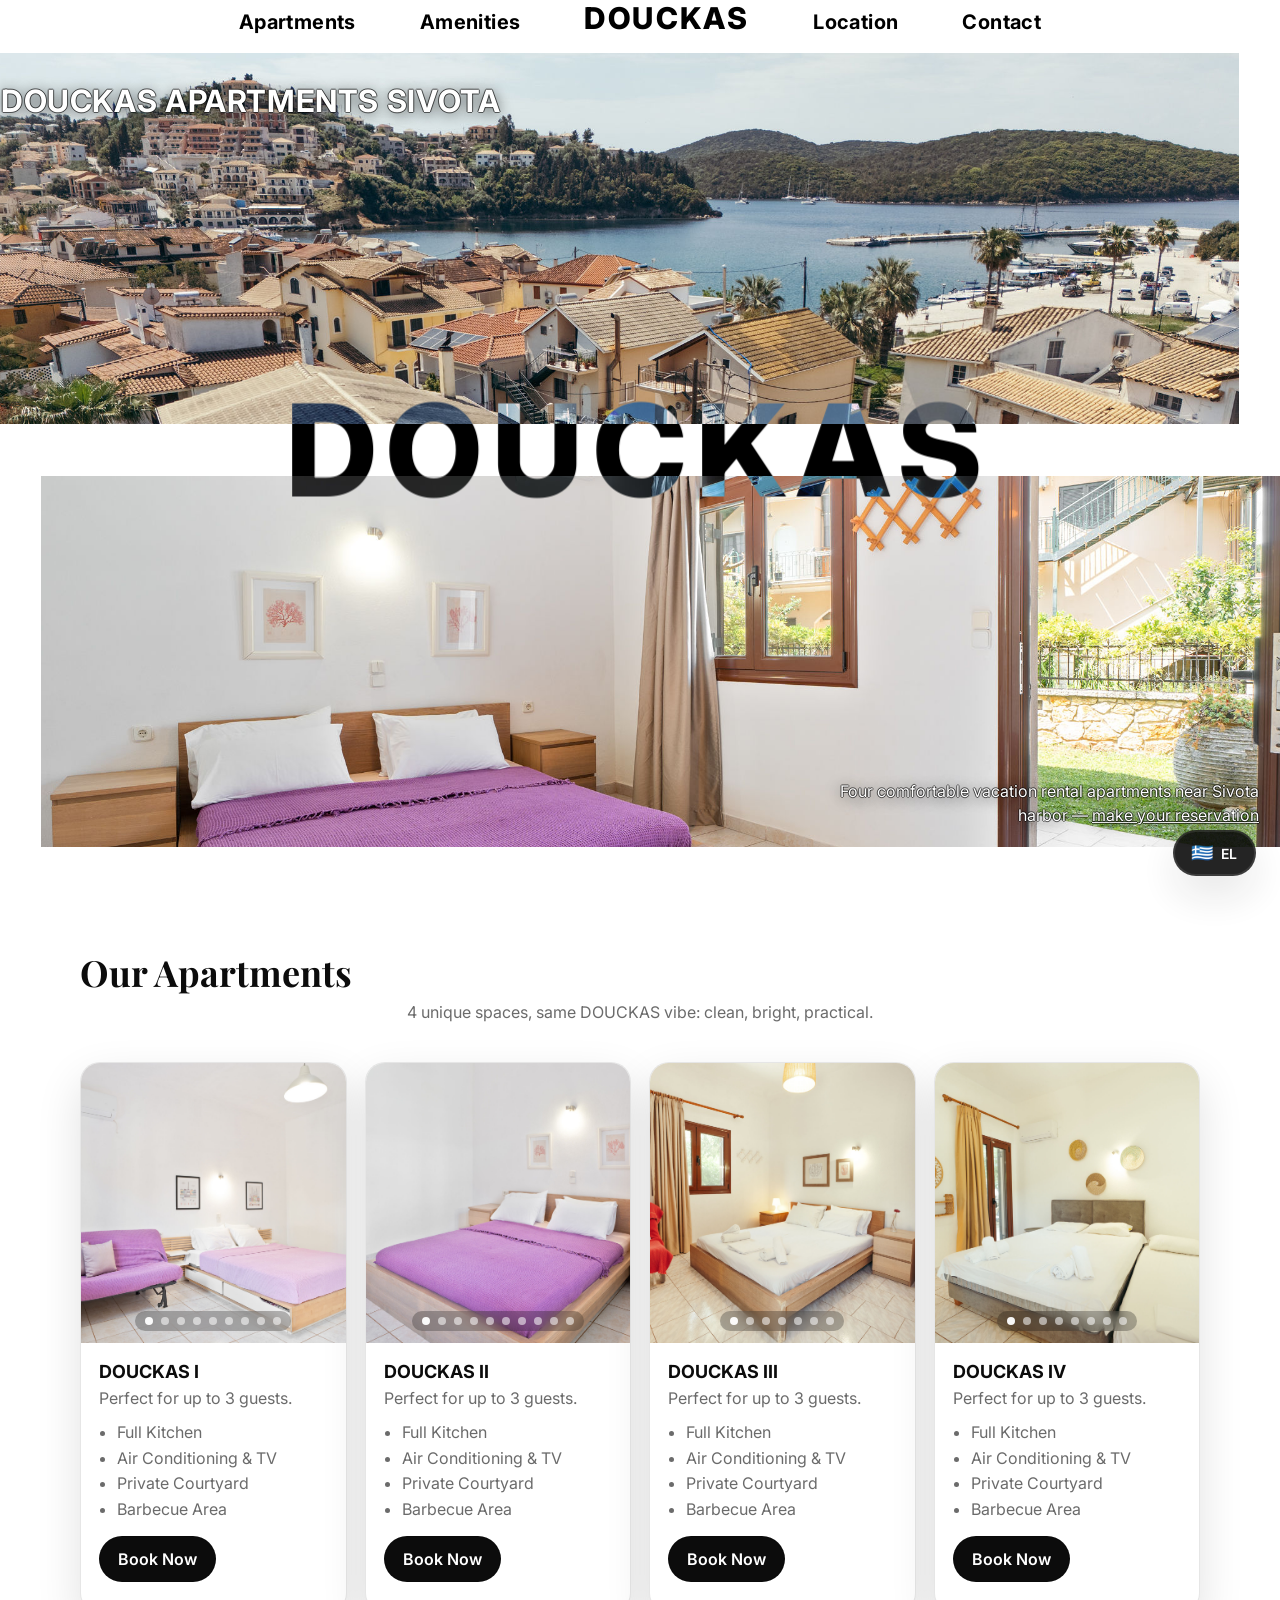
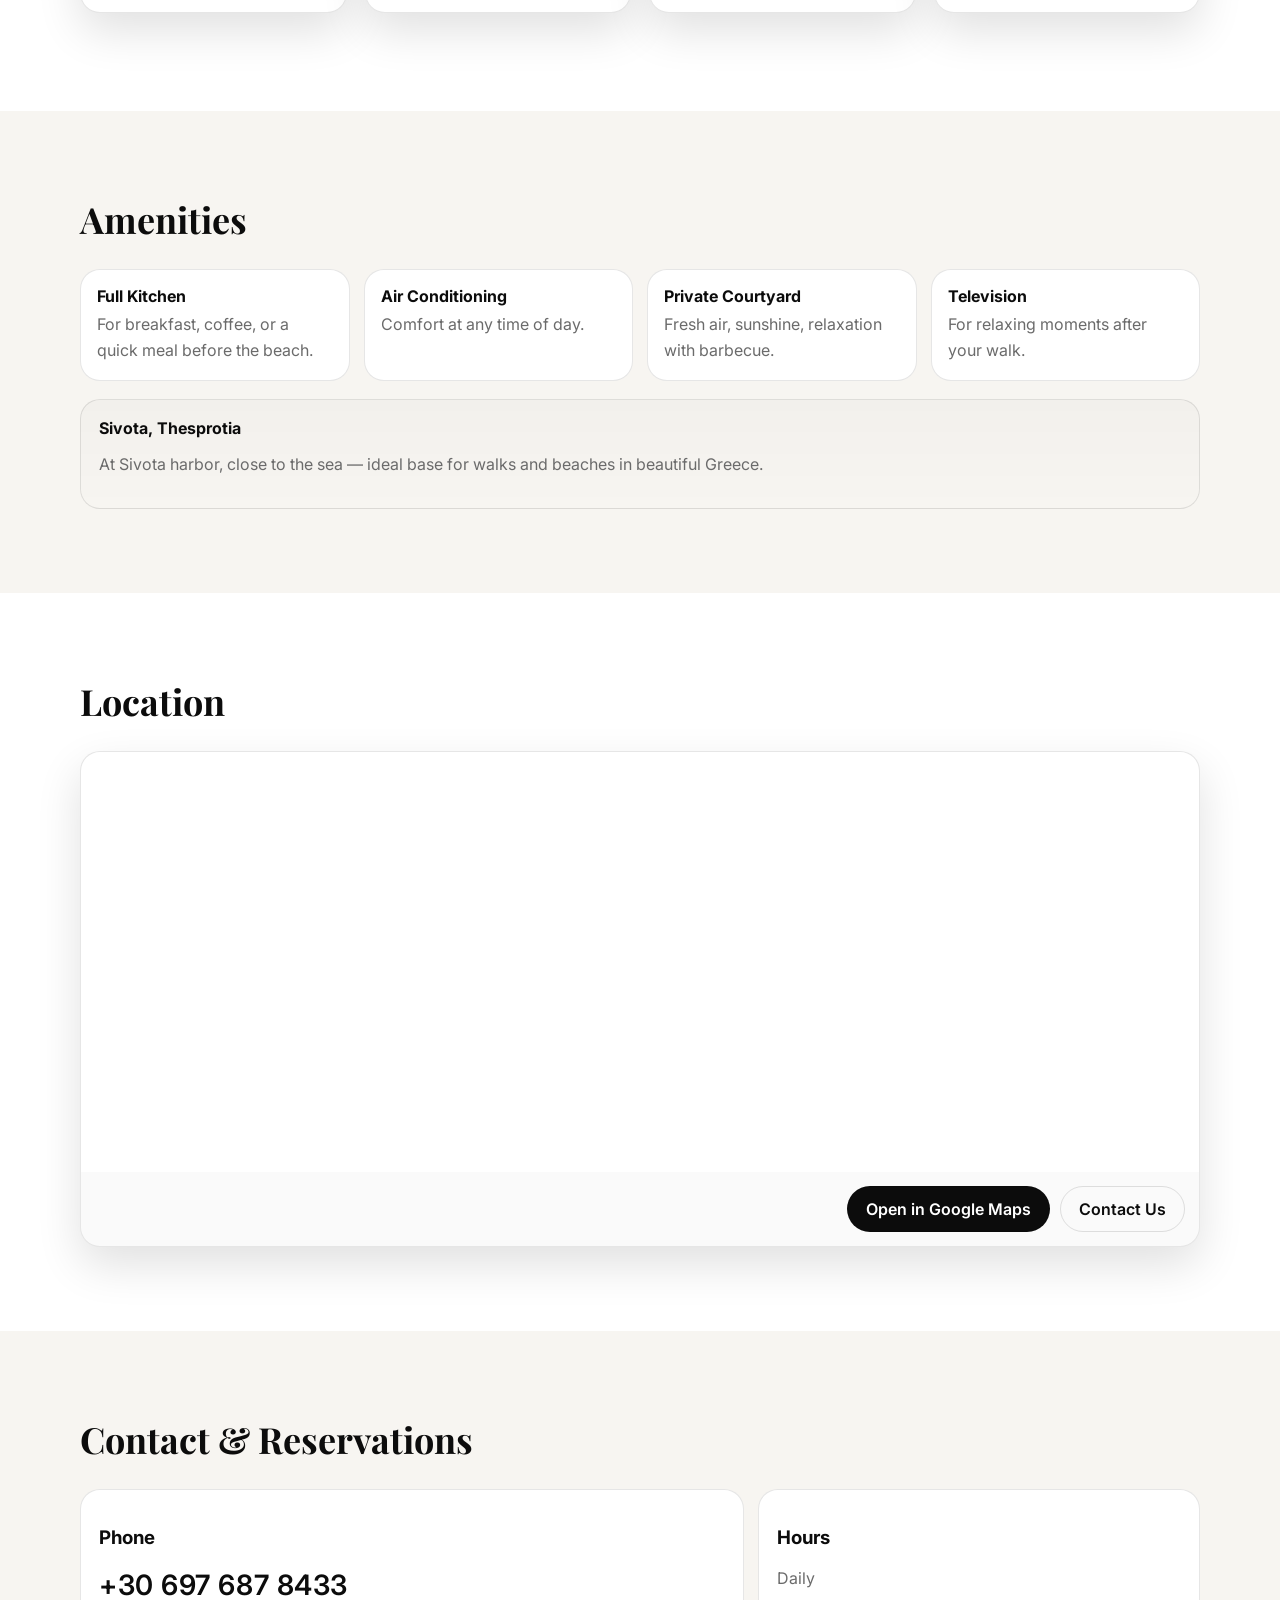
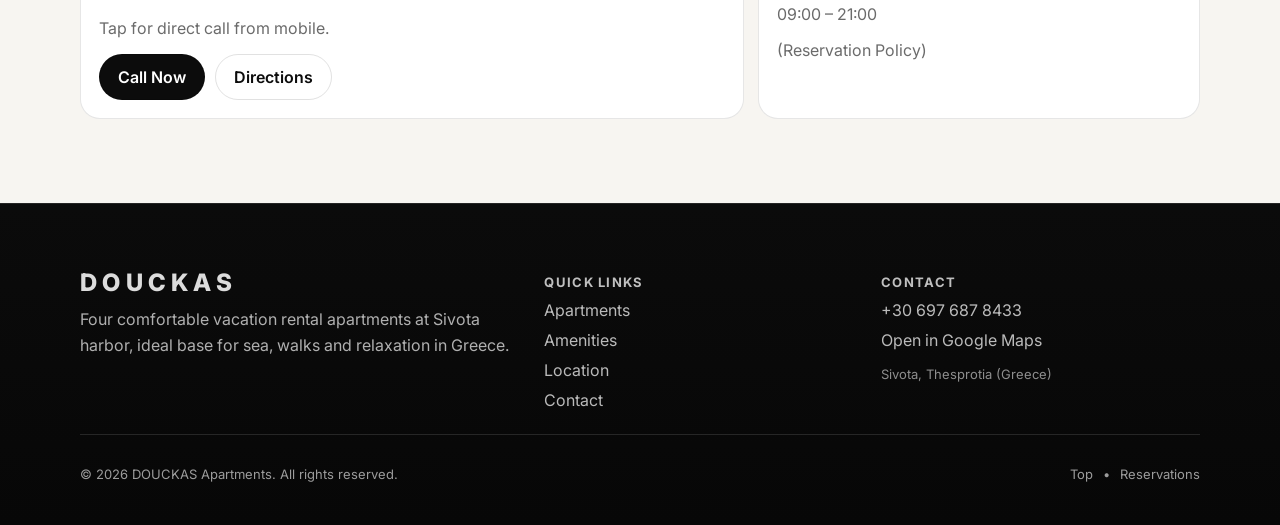
==== index-en.html @ f35c27d8 "el-en" ====
<!doctype html>
<html lang="en">
<head>
  <meta charset="utf-8" />
  <meta name="viewport" content="width=device-width, initial-scale=1" />
  <title>DOUCKAS Apartments — Sivota, Greece | Vacation Rentals</title>
  <meta name="description" content="DOUCKAS Apartments in Sivota, Greece — Four comfortable vacation rental apartments near the harbor. Perfect for your Greek island getaway. Book by phone." />
  <meta name="keywords" content="Sivota apartments, Greece vacation rentals, Sivota accommodation, Greek islands, Thesprotia hotels, Igoumenitsa accommodation, Greece holidays" />
  <meta name="theme-color" content="#0b0b0b" />
  <meta name="robots" content="index, follow, max-snippet:-1, max-image-preview:large, max-video-preview:-1" />
  <meta name="author" content="DOUCKAS Apartments" />
  <meta name="copyright" content="© DOUCKAS Apartments. All rights reserved." />
  <meta name="format-detection" content="telephone=yes" />

  <!-- Favicon and app icons -->
  <link rel="icon" type="image/x-icon" href="/favicon.ico" />
  <link rel="icon" type="image/png" sizes="32x32" href="/favicon-32x32.png" />
  <link rel="icon" type="image/png" sizes="16x16" href="/favicon-16x16.png" />
  <link rel="apple-touch-icon" sizes="180x180" href="/apple-touch-icon.png" />
  <link rel="manifest" href="/site.webmanifest" />
  <meta name="msapplication-TileColor" content="#0b0b0b" />

  <!-- Performance optimization -->
  <link rel="dns-prefetch" href="https://fonts.googleapis.com" />
  <link rel="dns-prefetch" href="https://fonts.gstatic.com" />
  <link rel="dns-prefetch" href="https://www.google.com" />
  <link rel="dns-prefetch" href="https://maps.googleapis.com" />
  <link rel="preconnect" href="https://fonts.googleapis.com">
  <link rel="preconnect" href="https://fonts.gstatic.com" crossorigin>

  <!-- International SEO -->
  <link rel="alternate" hreflang="el" href="https://douckasrooms.com/" />
  <link rel="alternate" hreflang="en" href="https://douckasrooms.com/en" />
  <link rel="alternate" hreflang="x-default" href="https://douckasrooms.com/en" />

  <meta property="og:title" content="DOUCKAS Apartments — Sivota, Greece | Vacation Rentals" />
  <meta property="og:description" content="Four comfortable vacation rental apartments in beautiful Sivota, Greece. Near the harbor with modern amenities. Perfect for your Greek holiday." />
  <meta property="og:type" content="website" />
  <meta property="og:image" content="https://douckasrooms.com/assets/wp/07.jpg" />
  <meta property="og:locale" content="en_US" />
  <meta property="og:url" content="https://douckasrooms.com/en" />
  <meta property="og:site_name" content="DOUCKAS Apartments" />
  <meta property="og:image:width" content="1200" />
  <meta property="og:image:height" content="630" />
  <meta property="og:image:alt" content="DOUCKAS Apartments in Sivota Greece - modern vacation rental interior with contemporary amenities" />

  <!-- Twitter Card tags -->
  <meta name="twitter:card" content="summary_large_image" />
  <meta name="twitter:title" content="DOUCKAS Apartments — Sivota, Greece | Vacation Rentals" />
  <meta name="twitter:description" content="Four comfortable vacation rental apartments in beautiful Sivota, Greece. Perfect for your Greek island getaway." />
  <meta name="twitter:image" content="https://douckasrooms.com/assets/wp/07.jpg" />
  <meta name="twitter:image:alt" content="DOUCKAS Apartments in Sivota Greece - vacation rental interior" />

  <link rel="canonical" href="https://douckasrooms.com/en">

  <!-- Minimal, elegant font pair -->
  <link href="https://fonts.googleapis.com/css2?family=Inter:wght@300;400;500;600;700;800&family=Playfair+Display:wght@400;500;600&display=swap" rel="stylesheet">

  <link rel="stylesheet" href="styles.css" />

  <!-- Enhanced LodgingBusiness schema for international tourists -->
  <script type="application/ld+json">
  {
    "@context": "https://schema.org",
    "@type": "LodgingBusiness",
    "@id": "https://douckasrooms.com/en#lodging",
    "name": "DOUCKAS Apartments",
    "alternateName": "Doukas Rooms Sivota",
    "url": "https://douckasrooms.com/en",
    "telephone": "+30 697 687 8433",
    "email": "info@douckasrooms.com",
    "image": [
      "https://douckasrooms.com/assets/wp/07.jpg",
      "https://douckasrooms.com/assets/apt1/01.jpg",
      "https://douckasrooms.com/assets/apt2/01.jpg",
      "https://douckasrooms.com/assets/apt3/01.jpg",
      "https://douckasrooms.com/assets/apt4/01.jpg"
    ],
    "address": {
      "@type": "PostalAddress",
      "streetAddress": "Sivota Harbor",
      "addressLocality": "Sivota",
      "addressRegion": "Thesprotia",
      "postalCode": "46100",
      "addressCountry": "Greece"
    },
    "geo": {
      "@type": "GeoCoordinates",
      "latitude": "39.408911",
      "longitude": "20.240587"
    },
    "openingHoursSpecification": {
      "@type": "OpeningHoursSpecification",
      "dayOfWeek": ["Monday", "Tuesday", "Wednesday", "Thursday", "Friday", "Saturday", "Sunday"],
      "opens": "09:00",
      "closes": "21:00"
    },
    "priceRange": "$$",
    "hasMap": "https://share.google/UsBCZcUW98fvSd2H0",
    "numberOfRooms": "4",
    "starRating": {
      "@type": "Rating",
      "ratingValue": "4.5"
    },
    "amenityFeature": [
      {"@type": "LocationFeatureSpecification", "name": "Kitchen", "value": true},
      {"@type": "LocationFeatureSpecification", "name": "Air Conditioning", "value": true},
      {"@type": "LocationFeatureSpecification", "name": "Television", "value": true},
      {"@type": "LocationFeatureSpecification", "name": "Barbecue", "value": true},
      {"@type": "LocationFeatureSpecification", "name": "Courtyard", "value": true},
      {"@type": "LocationFeatureSpecification", "name": "Free Parking", "value": true},
      {"@type": "LocationFeatureSpecification", "name": "Free WiFi", "value": true},
      {"@type": "LocationFeatureSpecification", "name": "Near Beach", "value": true}
    ],
    "availableLanguage": ["en", "el"],
    "touristType": ["Beach Lovers", "Families", "Couples"],
    "isAccessibleForFree": false,
    "currenciesAccepted": "EUR",
    "paymentAccepted": "Cash",
    "checkInTime": "15:00",
    "checkOutTime": "11:00"
  }
  </script>

</head>

<body>

<!-- Language Toggle Button -->
<div class="language-toggle" id="languageToggle">
  <a href="/" title="Switch to Greek / Ελληνικά">
    <span class="flag-icon">🇬🇷</span>
    <span class="lang-text">EL</span>
  </a>
</div>

<!-- NAV (text-only, blends with background via mix-blend-mode) -->
<header class="nav" id="nav">
  <a href="#apartments">Apartments</a>
  <a href="#amenities">Amenities</a>
  <a href="#top" class="nav__brand nav__brand--nav">DOUCKAS</a>
  <a href="#location">Location</a>
  <a href="#contact">Contact</a>
</header>


  <!-- HERO -->
  <main id="top">
    <!--  invisible hero text -->
    <section class="hero" data-nav-theme="light">
      <div class="hero__grid">
        <figure class="hero__tile hero__tile-t">
          <img src="assets/wp/up.jpg" alt="DOUCKAS Apartments in Sivota Greece — main living area with traditional décor and modern amenities" loading="eager" />

          <figcaption class="hero__caption">
            <h1>DOUCKAS APARTMENTS SIVOTA</h1>
          </figcaption>
        </figure>


        <figure class="hero__tile hero__tile-b">
          <img src="assets/wp/down.jpg" alt="DOUCKAS Apartments Sivota Greece — bedroom with air conditioning and modern amenities" loading="eager" />

          <figcaption class="hero__caption hero__caption--br">
            <p>Four comfortable vacation rental apartments near Sivota harbor — <a href="#contact">make your reservation</a></p>
          </figcaption>

        </figure>
      </div>


      <!-- LOGO ΣΤΟ HERO -->
      <a href="#top" class="nav__brand nav__brand--hero">DOUCKAS</a>

    </section>


    <!-- APARTMENTS -->
    <section class="section" id="apartments" data-nav-theme="dark">
      <div class="container">
        <div class="section__head reveal">
          <h2>Our Apartments</h2>
        </div>
        <p class="reveal section-subtitle">4 unique spaces, same DOUCKAS vibe: clean, bright, practical.</p>

        <div class="cards">
          <!-- Apartment 1 -->
          <article class="card reveal">
            <div class="card__media">
              <div class="carousel" data-carousel="apt1">
                <div class="carousel__track" tabindex="0" aria-label="DOUCKAS I Photos">
                  <button type="button" class="carousel__slide" data-src="assets/apt1/01.jpg" aria-label="Open photo 1">
                    <img src="assets/apt1/01.jpg" alt="DOUCKAS I — main entrance and exterior area" loading="lazy" />
                  </button>
                  <button type="button" class="carousel__slide" data-src="assets/apt1/02.jpg" aria-label="Open photo 2">
                    <img src="assets/apt1/02.jpg" alt="DOUCKAS I — kitchen with modern appliances" loading="lazy" />
                  </button>
                  <button type="button" class="carousel__slide" data-src="assets/apt1/03.jpg" aria-label="Open photo 3">
                    <img src="assets/apt1/03.jpg" alt="DOUCKAS I — bedroom with double bed and air conditioning" loading="lazy" />
                  </button>
                  <button type="button" class="carousel__slide" data-src="assets/apt1/04.jpg" aria-label="Open photo 4">
                    <img src="assets/apt1/04.jpg" alt="DOUCKAS I — living area with TV and modern décor" loading="lazy" />
                  </button>
                  <button type="button" class="carousel__slide" data-src="assets/apt1/05.jpg" aria-label="Open photo 5">
                    <img src="assets/apt1/05.jpg" alt="DOUCKAS I — bathroom with modern fixtures" loading="lazy" />
                  </button>
                  <button type="button" class="carousel__slide" data-src="assets/apt1/06.jpg" aria-label="Open photo 6">
                    <img src="assets/apt1/06.jpg" alt="DOUCKAS I — private courtyard area" loading="lazy" />
                  </button>
                  <button type="button" class="carousel__slide" data-src="assets/apt1/07.jpg" aria-label="Open photo 7">
                    <img src="assets/apt1/07.jpg" alt="DOUCKAS I — outdoor barbecue area" loading="lazy" />
                  </button>
                  <button type="button" class="carousel__slide" data-src="assets/apt1/08.jpg" aria-label="Open photo 8">
                    <img src="assets/apt1/08.jpg" alt="DOUCKAS I — additional view of living space" loading="lazy" />
                  </button>
                  <button type="button" class="carousel__slide" data-src="assets/apt1/09.jpg" aria-label="Open photo 9">
                    <img src="assets/apt1/09.jpg" alt="DOUCKAS I — comfortable seating area" loading="lazy" />
                  </button>
                </div>

                <button type="button" class="carousel__btn carousel__btn--prev" aria-label="Previous photo">‹</button>
                <button type="button" class="carousel__btn carousel__btn--next" aria-label="Next photo">›</button>

                <div class="carousel__dots" aria-label="Select photo"></div>
              </div>
            </div>


            <div class="card__body">
              <div class="card__top">
                <h3>DOUCKAS I</h3>
                <p class="muted">Perfect for up to 3 guests.</p>
              </div>

              <ul class="bullets">
                <li>Full Kitchen</li>
                <li>Air Conditioning & TV</li>
                <li>Private Courtyard</li>
                <li>Barbecue Area</li>
              </ul>

              <div class="card__actions">
                <a class="btn btn--solid" href="#contact">Book Now</a>
              </div>

            </div>
          </article>

          <!-- Apartment 2 -->
          <article class="card reveal">
            <div class="card__media">
              <div class="carousel" data-carousel="apt2">
                <div class="carousel__track" tabindex="0" aria-label="DOUCKAS II Photos">
                  <button type="button" class="carousel__slide" data-src="assets/apt2/01.jpg" aria-label="Open photo 1">
                    <img src="assets/apt2/01.jpg" alt="DOUCKAS II — apartment entrance and exterior" loading="lazy" />
                  </button>
                  <button type="button" class="carousel__slide" data-src="assets/apt2/02.jpg" aria-label="Open photo 2">
                    <img src="assets/apt2/02.jpg" alt="DOUCKAS II — modern kitchen and dining area" loading="lazy" />
                  </button>
                  <button type="button" class="carousel__slide" data-src="assets/apt2/03.jpg" aria-label="Open photo 3">
                    <img src="assets/apt2/03.jpg" alt="DOUCKAS II — comfortable bedroom with air conditioning" loading="lazy" />
                  </button>
                  <button type="button" class="carousel__slide" data-src="assets/apt2/04.jpg" aria-label="Open photo 4">
                    <img src="assets/apt2/04.jpg" alt="DOUCKAS II — living room with TV and seating" loading="lazy" />
                  </button>
                  <button type="button" class="carousel__slide" data-src="assets/apt2/05.jpg" aria-label="Open photo 5">
                    <img src="assets/apt2/05.jpg" alt="DOUCKAS II — bathroom with modern amenities" loading="lazy" />
                  </button>
                  <button type="button" class="carousel__slide" data-src="assets/apt2/06.jpg" aria-label="Open photo 6">
                    <img src="assets/apt2/06.jpg" alt="DOUCKAS II — private outdoor space" loading="lazy" />
                  </button>
                  <button type="button" class="carousel__slide" data-src="assets/apt2/07.jpg" aria-label="Open photo 7">
                    <img src="assets/apt2/07.jpg" alt="DOUCKAS II — barbecue and outdoor dining area" loading="lazy" />
                  </button>
                  <button type="button" class="carousel__slide" data-src="assets/apt2/08.jpg" aria-label="Open photo 8">
                    <img src="assets/apt2/08.jpg" alt="DOUCKAS II — additional interior view" loading="lazy" />
                  </button>
                  <button type="button" class="carousel__slide" data-src="assets/apt2/09.jpg" aria-label="Open photo 9">
                    <img src="assets/apt2/09.jpg" alt="DOUCKAS II — comfortable living area" loading="lazy" />
                  </button>
                  <button type="button" class="carousel__slide" data-src="assets/apt2/10.jpg" aria-label="Open photo 10">
                    <img src="assets/apt2/10.jpg" alt="DOUCKAS II — peaceful courtyard setting" loading="lazy" />
                  </button>
                </div>

                <button type="button" class="carousel__btn carousel__btn--prev" aria-label="Previous photo">‹</button>
                <button type="button" class="carousel__btn carousel__btn--next" aria-label="Next photo">›</button>

                <div class="carousel__dots" aria-label="Select photo"></div>
              </div>
            </div>


            <div class="card__body">
              <div class="card__top">
                <h3>DOUCKAS II</h3>
                <p class="muted">Perfect for up to 3 guests.</p>
              </div>

              <ul class="bullets">
                <li>Full Kitchen</li>
                <li>Air Conditioning & TV</li>
                <li>Private Courtyard</li>
                <li>Barbecue Area</li>
              </ul>

              <div class="card__actions">
                <a class="btn btn--solid" href="#contact">Book Now</a>
              </div>

            </div>
          </article>

          <!-- Apartment 3 -->
          <article class="card reveal">
            <div class="card__media">
              <div class="carousel" data-carousel="apt3">
                <div class="carousel__track" tabindex="0" aria-label="DOUCKAS III Photos">
                  <button type="button" class="carousel__slide" data-src="assets/apt3/01.jpg" aria-label="Open photo 1">
                    <img src="assets/apt3/01.jpg" alt="DOUCKAS III — entrance and exterior view" loading="lazy" />
                  </button>
                  <button type="button" class="carousel__slide" data-src="assets/apt3/02.jpg" aria-label="Open photo 2">
                    <img src="assets/apt3/02.jpg" alt="DOUCKAS III — fully equipped kitchen" loading="lazy" />
                  </button>
                  <button type="button" class="carousel__slide" data-src="assets/apt3/03.jpg" aria-label="Open photo 3">
                    <img src="assets/apt3/03.jpg" alt="DOUCKAS III — bedroom with double bed" loading="lazy" />
                  </button>
                  <button type="button" class="carousel__slide" data-src="assets/apt3/04.jpg" aria-label="Open photo 4">
                    <img src="assets/apt3/04.jpg" alt="DOUCKAS III — living area with modern amenities" loading="lazy" />
                  </button>
                  <button type="button" class="carousel__slide" data-src="assets/apt3/05.jpg" aria-label="Open photo 5">
                    <img src="assets/apt3/05.jpg" alt="DOUCKAS III — bathroom facilities" loading="lazy" />
                  </button>
                  <button type="button" class="carousel__slide" data-src="assets/apt3/06.jpg" aria-label="Open photo 6">
                    <img src="assets/apt3/06.jpg" alt="DOUCKAS III — outdoor courtyard space" loading="lazy" />
                  </button>
                  <button type="button" class="carousel__slide" data-src="assets/apt3/07.jpg" aria-label="Open photo 7">
                    <img src="assets/apt3/07.jpg" alt="DOUCKAS III — barbecue area for outdoor dining" loading="lazy" />
                  </button>
                </div>

                <button type="button" class="carousel__btn carousel__btn--prev" aria-label="Previous photo">‹</button>
                <button type="button" class="carousel__btn carousel__btn--next" aria-label="Next photo">›</button>

                <div class="carousel__dots" aria-label="Select photo"></div>
              </div>
            </div>

            <div class="card__body">
              <div class="card__top">
                <h3>DOUCKAS III</h3>
                <p class="muted">Perfect for up to 3 guests.</p>
              </div>

              <ul class="bullets">
                <li>Full Kitchen</li>
                <li>Air Conditioning & TV</li>
                <li>Private Courtyard</li>
                <li>Barbecue Area</li>
              </ul>

              <div class="card__actions">
                <a class="btn btn--solid" href="#contact">Book Now</a>
              </div>
            </div>
          </article>

          <!-- Apartment 4 -->
          <article class="card reveal">
            <div class="card__media">
              <div class="carousel" data-carousel="apt4">
                <div class="carousel__track" tabindex="0" aria-label="DOUCKAS IV Photos">
                  <button type="button" class="carousel__slide" data-src="assets/apt4/01.jpg" aria-label="Open photo 1">
                    <img src="assets/apt4/01.jpg" alt="DOUCKAS IV — apartment entrance and view" loading="lazy" />
                  </button>
                  <button type="button" class="carousel__slide" data-src="assets/apt4/02.jpg" aria-label="Open photo 2">
                    <img src="assets/apt4/02.jpg" alt="DOUCKAS IV — modern kitchen with appliances" loading="lazy" />
                  </button>
                  <button type="button" class="carousel__slide" data-src="assets/apt4/03.jpg" aria-label="Open photo 3">
                    <img src="assets/apt4/03.jpg" alt="DOUCKAS IV — comfortable bedroom area" loading="lazy" />
                  </button>
                  <button type="button" class="carousel__slide" data-src="assets/apt4/04.jpg" aria-label="Open photo 4">
                    <img src="assets/apt4/04.jpg" alt="DOUCKAS IV — living space with air conditioning" loading="lazy" />
                  </button>
                  <button type="button" class="carousel__slide" data-src="assets/apt4/05.jpg" aria-label="Open photo 5">
                    <img src="assets/apt4/05.jpg" alt="DOUCKAS IV — bathroom with modern fixtures" loading="lazy" />
                  </button>
                  <button type="button" class="carousel__slide" data-src="assets/apt4/06.jpg" aria-label="Open photo 6">
                    <img src="assets/apt4/06.jpg" alt="DOUCKAS IV — private outdoor courtyard" loading="lazy" />
                  </button>
                  <button type="button" class="carousel__slide" data-src="assets/apt4/07.jpg" aria-label="Open photo 7">
                    <img src="assets/apt4/07.jpg" alt="DOUCKAS IV — barbecue area for guests" loading="lazy" />
                  </button>
                  <button type="button" class="carousel__slide" data-src="assets/apt4/08.jpg" aria-label="Open photo 8">
                    <img src="assets/apt4/08.jpg" alt="DOUCKAS IV — additional interior view" loading="lazy" />
                  </button>
                </div>

                <button type="button" class="carousel__btn carousel__btn--prev" aria-label="Previous photo">‹</button>
                <button type="button" class="carousel__btn carousel__btn--next" aria-label="Next photo">›</button>

                <div class="carousel__dots" aria-label="Select photo"></div>
              </div>
            </div>

            <div class="card__body">
              <div class="card__top">
                <h3>DOUCKAS IV</h3>
                <p class="muted">Perfect for up to 3 guests.</p>
              </div>

              <ul class="bullets">
                <li>Full Kitchen</li>
                <li>Air Conditioning & TV</li>
                <li>Private Courtyard</li>
                <li>Barbecue Area</li>
              </ul>

              <div class="card__actions">
                <a class="btn btn--solid" href="#contact">Book Now</a>
              </div>
            </div>
          </article>
        </div>

        <div class="note reveal">
          <!-- <p class="muted">
            *Reservations exclusively by phone: <a href="tel:+306976878433">+30 697 687 8433</a>
          </p> -->
        </div>
      </div>
    </section>

    <!-- Lightbox -->
    <div class="lightbox" id="lightbox" aria-hidden="true">
      <button class="lightbox__close" id="lightboxClose" aria-label="Close">×</button>

      <button type="button" class="lightbox__nav lightbox__nav--prev" id="lightboxPrev" aria-label="Previous photo">‹</button>
      <button type="button" class="lightbox__nav lightbox__nav--next" id="lightboxNext" aria-label="Next photo">›</button>

      <img class="lightbox__img" id="lightboxImg" alt="Photo enlargement" />
    </div>


    <!-- AMENITIES -->
    <section class="section section--alt" id="amenities" data-nav-theme="dark">
      <div class="container">
        <div class="section__head reveal">
          <h2>Amenities</h2>
          <!-- <p>The essentials to feel "at home", but on vacation.</p> -->
        </div>

        <div class="features">
          <div class="feature reveal">
            <h3>Full Kitchen</h3>
            <p class="muted">For breakfast, coffee, or a quick meal before the beach.</p>
          </div>
          <div class="feature reveal">
            <h3>Air Conditioning</h3>
            <p class="muted">Comfort at any time of day.</p>
          </div>
          <div class="feature reveal">
            <h3>Private Courtyard</h3>
            <p class="muted">Fresh air, sunshine, relaxation with barbecue.</p>
          </div>
          <div class="feature reveal">
            <h3>Television</h3>
            <p class="muted">For relaxing moments after your walk.</p>
          </div>
        </div>

        <!-- Optional short "about" line (edit freely) -->
        <div class="about reveal">
          <h3 class="about__title">Sivota, Thesprotia</h3>
          <p class="muted">
            At Sivota harbor, close to the sea — ideal base for walks and beaches in beautiful Greece.
          </p>
        </div>
      </div>
    </section>

    <!-- LOCATION -->
    <section class="section" id="location" data-nav-theme="dark">
      <div class="container">
        <div class="section__head reveal">
          <h2>Location</h2>
          <!-- <p>Open the map and come easily.</p> -->
        </div>

        <div class="map reveal">
          <!-- Simple embed using a query (no API key) -->
          <iframe
            title="DOUCKAS Apartments Map"
            loading="lazy"
            referrerpolicy="no-referrer-when-downgrade"
            src="https://www.google.com/maps/embed?pb=!1m18!1m12!1m3!1d577.3488145475295!2d20.240586949277244!3d39.408910681113554!2m3!1f0!2f0!3f0!3m2!1i1024!2i768!4f13.1!3m3!1m2!1s0x135c8157571015d5%3A0xe3bdb3866551f805!2sDoukas%20Rooms!5e0!3m2!1sen!2sgr!4v1777382762045!5m2!1sen!2sgr">
          </iframe>

          <div class="map__actions">
            <a class="btn btn--solid" href="https://share.google/UsBCZcUW98fvSd2H0" target="_blank" rel="noopener">Open in Google Maps</a>
            <a class="btn btn--ghost" href="#contact">Contact Us</a>
          </div>
        </div>
      </div>
    </section>

    <!-- CONTACT -->
    <section class="section section--alt" id="contact" data-nav-theme="dark">
      <div class="container">
        <div class="section__head reveal">
          <h2>Contact & Reservations</h2>
          <!-- <p>Reservations only by phone.</p> -->
        </div>

        <div class="contact reveal">
          <div class="contact__card">
            <h3>Phone</h3>
            <p class="contact__big">
              <a href="tel:+306976878433">+30 697 687 8433</a>
            </p>
            <p class="muted">Tap for direct call from mobile.</p>

            <div class="contact__buttons">
              <a class="btn btn--solid" href="tel:+306976878433">Call Now</a>
              <a class="btn btn--ghost" href="https://share.google/UsBCZcUW98fvSd2H0" target="_blank" rel="noopener">Directions</a>
            </div>
          </div>

          <div class="contact__card contact__card--small">
            <h3>Hours</h3>
            <p class="muted">Daily</p>
            <p class="muted">09:00 – 21:00</p>
            <p class="muted" style="margin-top:14px;">(Reservation Policy)</p>
          </div>
        </div>
      </div>
    </section>

    <footer class="footer" data-nav-theme="dark">
      <div class="container">
        <div class="footer__grid">
          <div class="footer__col">
            <a href="#top" class="footer__brand" aria-label="Back to top">DOUCKAS</a>
            <p class="footer__desc">
              Four comfortable vacation rental apartments at Sivota harbor, ideal base for sea, walks and relaxation in Greece.
            </p>
          </div>

          <div class="footer__col">
            <h4 class="footer__title">Quick Links</h4>
            <ul class="footer__list">
              <li><a href="#apartments">Apartments</a></li>
              <li><a href="#amenities">Amenities</a></li>
              <li><a href="#location">Location</a></li>
              <li><a href="#contact">Contact</a></li>
            </ul>
          </div>

          <div class="footer__col">
            <h4 class="footer__title">Contact</h4>
            <ul class="footer__list">
              <li><a href="tel:+306976878433">+30 697 687 8433</a></li>
              <li><a href="https://share.google/UsBCZcUW98fvSd2H0" target="_blank" rel="noopener">Open in Google Maps</a></li>
              <li class="footer__meta">Sivota, Thesprotia (Greece)</li>
            </ul>
          </div>
        </div>

        <div class="footer__bottom">
          <p>© <span id="year"></span> DOUCKAS Apartments. All rights reserved.</p>
          <div class="footer__mini">
            <a href="#top">Top</a>
            <span aria-hidden="true">•</span>
            <a href="#contact">Reservations</a>
          </div>
        </div>
      </div>
    </footer>

  </main>

  <script src="main.js"></script>
  <script>
    document.addEventListener('DOMContentLoaded', () => {
      const nav = document.querySelector('.nav');
      const heroBrand = document.querySelector('.nav__brand--hero');

      if (!nav || !heroBrand) return;

      let triggerY = 0;

      function recalcTrigger() {
        const navH = nav.offsetHeight;

        // absolute position of logo in document (not in viewport)
        const logoDocTop = heroBrand.getBoundingClientRect().top + window.scrollY;

        // We want it to become "stuck" when the logo would reach below the sticky nav
        triggerY = logoDocTop - navH;

        update(); // to apply immediately
      }

      function update() {
        document.documentElement.classList.toggle('is-stuck', window.scrollY >= triggerY);
      }

      // initial
      recalcTrigger();

      // on scroll
      window.addEventListener('scroll', update, { passive: true });

      // on resize/orientation change (because the centered logo position changes)
      window.addEventListener('resize', recalcTrigger);

      // if fonts/images load and layout changes, recalculate a bit later
      window.addEventListener('load', recalcTrigger);
    });
  </script>

</body>
</html>
---- styles.css ----
:root{
  --paper:#f7f5f1;
  --paper2:#ffffff;
  --ink:#0c0c0c;
  --muted:#6b6b6b;
  --line: rgba(12,12,12,.12);

  --radius: 20px;
  --shadow: 0 18px 45px rgba(0,0,0,.12);

  --max: 1120px;

  --ease: cubic-bezier(.2,.9,.2,1);
  --t: 260ms var(--ease);
}

*{ box-sizing:border-box; }
html{ scroll-behavior:smooth; }
/* html, body { overflow-x: hidden; } */
body{
  margin:0;
  font-family: Inter, system-ui, -apple-system, Segoe UI, Roboto, Arial, sans-serif;
  color: var(--ink);
  background: var(--paper2);
}

/* Utilities */
.container{ width:min(var(--max), calc(100% - 48px)); margin-inline:auto; }
.muted{ color: var(--muted); }

/* Buttons */
.btn{
  display:inline-flex;
  align-items:center;
  justify-content:center;
  gap:10px;
  border-radius: 999px;
  padding: 12px 18px;
  font-weight: 600;
  text-decoration:none;
  border:1px solid transparent;
  transition: transform var(--t), background var(--t), color var(--t), border-color var(--t), opacity var(--t);
  cursor:pointer;
  user-select:none;
}
.btn:active{ transform: translateY(1px); }
.btn--solid{
  background: var(--ink);
  color: var(--paper2);
  border-color: rgba(0,0,0,.2);
}
.btn--solid:hover{ opacity:.92; }
.btn--ghost{
  background: transparent;
  color: var(--ink);
  border-color: var(--line);
}
.btn--ghost:hover{ background: rgba(0,0,0,.03); }

/* NAV */

.nav{
  background-color: var(--shadow);  /* Invisible background*/

  display: block;
  position: sticky;
  text-align: center;
  mix-blend-mode: difference;
  color: #fff;
  z-index: 999;
  top: 0;

  -webkit-transition: all .1s ease-in-out;
  transition: all .1s ease-in-out;
  transition-property: all;
  transition-duration: 0.1s;
  transition-timing-function: ease-in-out;
  transition-delay: 0s;
  transition-behavior: normal;

  /* Underline animation tuning */
  --u-thick: 3px;
  --u-dur: 170ms;
  --u-ease: cubic-bezier(.2,.9,.2,1);
}

/* Nav links: πιο μεγάλα + πιο χοντρά */
.nav a{
  color: inherit;
  text-decoration: none;

  font-weight: 700;

  font-size: clamp(20px, 1.2vw, 30px);
  letter-spacing: 0.02em;

  padding: 0px 30px;
  display: inline-block;

  /* Animated underline (slides in fast from the left) */
  background-image: linear-gradient(currentColor, currentColor);
  background-repeat: no-repeat;
  background-size: 0% var(--u-thick);  /* start hidden */
  background-position: 0 100%;
  background-origin: content-box;      /* underline only under the word */
  background-clip: content-box;
  transition: opacity var(--t), background-size var(--u-dur) var(--u-ease);
  will-change: background-size;
}

.nav a.is-active,
.nav a:focus-visible{
  background-size: 100% var(--u-thick);
}

/* No underline for the "logo" (DOUKAS) */
a.nav__brand{
  background-image: none !important;
  background-size: 0 0 !important;
}

/* extra safety if it ever becomes active */
a.nav__brand.is-active{
  background-image: none !important;
  background-size: 0 0 !important;
}


/* Κεντρικό brand: ακόμα μεγαλύτερο */
a.nav__brand{
  font-weight: 800;
  font-size: clamp(30px, 2vw, 40px);
  letter-spacing: 0.08em;
}

/* optional: μικρό hover χωρίς να χαλάει το mix-blend-mode */
.nav a:hover{
  opacity: 0.9;
}


/* ===================== Mini efe ===================== */

/* HERO brand: κέντρο */
.nav__brand--hero{
  position: absolute;
  left: 50%;
  top: 50%;
  transform: translate(-50%, -50%);
  z-index: 3;

  mix-blend-mode: difference;
  color: #fff;
  text-decoration: none !important;
  
  font-size: clamp(70px, 7vw, 80px)!important;
  letter-spacing: 0.22em;
  transition: opacity 180ms ease, transform 220ms ease, font-size 220ms ease, letter-spacing 220ms ease;
}

/* Nav brand: κρυφό αρχικά (θα εμφανιστεί όταν "κολλήσει") */
.nav__brand--nav{
  opacity: 0;
  pointer-events: none;
  transform: translateY(-6px);
  transition: opacity 180ms ease, transform 220ms ease;
}

/* Όταν κάνεις scroll κάτω από το hero */
.is-stuck .nav__brand--hero{
  opacity: 0;
  pointer-events: none;
  transform: translate(-50%, -60%);
}

.is-stuck .nav__brand--nav{
  opacity: 1;
  pointer-events: auto;
  transform: translateY(0);
}


/* ===================== Mini efe ===================== */

/* ===================== BEST HERO EVER ===================== */

.hero{
  position:relative;
  height: 92svh;
  background: #fff;
  color: var(--paper2);
  overflow: hidden;
}

.hero__grid{
  position: relative;
  height: 100%;
  display: grid;
  grid-template-columns: 1fr;

  gap: 14px;
  margin: 0 auto;
  padding: 0 16px;
}


.hero__tile{
  height: 45%;
  width: 100%;

  position: absolute;
  overflow: hidden;

  border: 1px solid rgba(255,255,255,.14);
  /* box-shadow: 0 30px 70px #FFEAAB; */
}

.hero__tile img{
  width: 100%;
  height: 100%;
  object-fit: cover;
  display: block;

  /* filter: saturate(1.08) contrast(1.05); */
}

.hero__tile-t{
  top: 0%;
  right: 0%;
}

.hero__tile-t img{
  object-position: top right;
}

.hero__tile-b{
  bottom: 0%;
  left: 0%;
}

.hero__tile-b img{
  object-position: 35% left;
}


/* Το hero brand να είναι πάνω από όλα */
.nav__brand--hero{
  font-size: 10vw !important;
  z-index: 3;
}

@media (max-width: 1000px){
  .nav__brand--hero{
    font-size: clamp(65px, 14vw, 75px) !important;
  }
}


.hero__tile img{
  position: relative;
  z-index: 1;
}

/* top-left-text */
.hero__caption{
  position: absolute;
  top: 16px;
  left: 26px;
  right: 16px;
  z-index: 2;
  max-width: 560px;
  padding: 14px 14px;

  /* σημαντικό */
  mix-blend-mode: normal;
}

/* highlight “σαν selected” γύρω από τις γραμμές του κειμένου */
.hero__caption h1,
.hero__caption p{
  mix-blend-mode: normal;

  display: inline;
  background: rgba(0,0,0,.38);
  padding: 0.10em 0.35em;
  border-radius: 0.40em;

  -webkit-box-decoration-break: clone;
  box-decoration-break: clone;

  text-shadow: 0 2px 14px rgba(0,0,0,.55);
}

/* line break + spacing (γιατί το h1 είναι inline) */
.hero__caption h1::after{
  content: "";
  display: block;
  height: 10px;
}

.hero__caption h1{
  margin: 0;
  font-size: clamp(20px, 2.4vw, 34px);
  letter-spacing: .02em;
  line-height: 1.15;
}

.hero__caption p{
  margin: 0;
  color: #fff;
  line-height: 1.5;
  max-width: 52ch;
}

.hero__caption h1,
.hero__caption p{
  background: none;
  padding: 0;
  text-shadow:
    0 2px 14px rgba(0,0,0,.65),
    1px 0 0 rgba(0,0,0,.55),
   -1px 0 0 rgba(0,0,0,.55),
    0 1px 0 rgba(0,0,0,.55),
    0 -1px 0 rgba(0,0,0,.55);
}


.hero__caption--br{
  top: auto;
  left: auto;
  right: 60px;
  bottom: 20px;
  max-width: 420px;
  text-align: right;
  padding: 0;
}

.hero__caption--br p{
  font-size: clamp(13px, 1.35vw, 16px);
}

.hero__caption--br a{
  color: #fff;
}

/* ===================== BEST HERO EVER ===================== */


/* SECTIONS */
.section{
  padding: 84px 0;
}
.section--alt{
  background: var(--paper);
}
.section__head{
  display:flex;
  align-items:flex-end;
  justify-content:space-between;
  gap: 18px;
  margin-bottom: 26px;
}
.section__head h2{
  font-family:"Playfair Display", serif;
  font-size: clamp(26px, 3vw, 36px);
  margin:0;
}
.section__head p{
  margin:0;
  max-width: 52ch;
  line-height:1.6;
  color: var(--muted);
}

p.section-subtitle{
  text-align: center !important;
  margin-top: -20px;
  margin-bottom: 40px;
  color: var(--muted) !important;
  max-width: none !important;
}

/* Cards */
.cards{
  display:grid;
  grid-template-columns: repeat(2, minmax(0, 1fr));
  gap: 18px;
}

/* 4-column layout for larger screens */
@media (min-width: 1200px) {
  .cards {
    grid-template-columns: repeat(4, minmax(0, 1fr));
  }
}
.card{
  background: var(--paper2);
  border: 1px solid rgba(12,12,12,.10);
  border-radius: var(--radius);
  overflow:hidden;
  box-shadow: var(--shadow);
}
.section--alt .card{
  background: var(--paper);
}
.card__media img{
  width:100%;
  height: 280px;
  object-fit: cover;
  display:block;
}
.card__body{
  padding: 18px 18px 16px;
}
.card__top h3{
  margin: 0 0 6px;
  font-size: 18px;
}
.card__top p{ margin:0 0 12px; }

.bullets{
  padding-left: 18px;
  margin: 0 0 14px;
  color: var(--muted);
  line-height:1.6;
}
.card__actions{
  display:flex;
  gap: 10px;
  align-items:center;
  margin-bottom: 14px;
}

/* Gallery grid */
.carousel{
  position: relative;
}

.carousel__track{
  display: flex;
  overflow-x: auto;
  scroll-snap-type: x mandatory;
  scroll-behavior: smooth;
  -webkit-overflow-scrolling: touch;
  scrollbar-width: none;
}
.carousel__track::-webkit-scrollbar{ display:none; }

.carousel__slide{
  flex: 0 0 100%;
  scroll-snap-align: start;
  padding: 0;
  border: 0;
  background: transparent;
  cursor: pointer;
}

/* Βελάκια */
.carousel__btn{
  position: absolute;
  top: 50%;
  transform: translateY(-50%);
  width: 40px;
  height: 40px;
  border-radius: 999px;

  border: 1px solid rgba(255,255,255,.16);
  background: rgba(0,0,0,.16);
  color: rgba(255,255,255,.9);

  display: grid;
  place-items: center;
  cursor: pointer;

  opacity: 0; /* κρύβονται όταν δεν γίνεται hover/focus */
  transition: opacity var(--t), background var(--t), transform var(--t), border-color var(--t);
  backdrop-filter: blur(6px);
}

.carousel:hover .carousel__btn,
.carousel:focus-within .carousel__btn{
  opacity: .60;
}

.carousel__btn:hover{
  opacity: .95;
  background: rgba(0,0,0,.30);
  border-color: rgba(255,255,255,.26);
}

.carousel__btn:active{
  transform: translateY(-50%) scale(.98);
}

.carousel__btn--prev{ left: 10px; }
.carousel__btn--next{ right: 10px; }

/* Σε touch συσκευές (που δεν έχουν hover) μένουν ελαφρά ορατά */
@media (hover: none){
  .carousel__btn{ opacity: .55; }
}

@media (max-width: 520px){
  .carousel__btn{ width: 38px; height: 38px; }
}


/* Dots */
.carousel__dots{
  position: absolute;
  left: 50%;
  bottom: 12px;
  transform: translateX(-50%);
  display: flex;
  gap: 8px;
  padding: 6px 10px;
  border-radius: 999px;
  background: rgba(0,0,0,.25);
  backdrop-filter: blur(6px);
}

.carousel__dot{
  width: 8px;
  height: 8px;
  border-radius: 999px;
  border: 0;
  padding: 0;
  background: rgba(255,255,255,.55);
  cursor: pointer;
}
.carousel__dot.is-active{ background: rgba(255,255,255,.95); }


.note{
  margin-top: 14px;
}

/* Features */
.features{
  display:grid;
  grid-template-columns: repeat(4, minmax(0, 1fr));
  gap: 14px;
}
.feature{
  border-radius: var(--radius);
  background: var(--paper);
  border: 1px solid rgba(12,12,12,.10);
  padding: 16px;
}
.section--alt .feature{
  background: var(--paper2);
}
.feature h3{ margin: 0 0 6px; font-size: 16px; }
.feature p{ margin:0; line-height:1.6; }

.about{
  margin-top: 18px;
  border-radius: var(--radius);
  padding: 18px;
  border: 1px solid rgba(12,12,12,.10);
  background: linear-gradient(180deg, rgba(0,0,0,.02), rgba(0,0,0,.00));
}
.about__title{
  margin:0 0 8px;
  font-size: 16px;
}

/* Map */
.map{
  border-radius: var(--radius);
  overflow:hidden;
  border: 1px solid rgba(12,12,12,.10);
  background: var(--paper2);
  box-shadow: var(--shadow);
}
.map iframe{
  width:100%;
  height: 420px;
  border:0;
  display:block;
}
.map__actions{
  display:flex;
  gap: 10px;
  padding: 14px;
  justify-content:flex-end;
  background: rgba(0,0,0,.02);
}

/* Contact */
.contact{
  display:grid;
  grid-template-columns: 1.2fr .8fr;
  gap: 14px;
}
.contact__card{
  border-radius: var(--radius);
  border: 1px solid rgba(12,12,12,.10);
  background: var(--paper);
  padding: 18px;
}
.section--alt .contact__card{ background: var(--paper2); }
.contact__big{
  font-size: 28px;
  margin: 10px 0 6px;
  font-weight: 600;
  letter-spacing: .02em;
}
.contact__big a{ color: inherit; text-decoration:none; }
.contact__buttons{
  display:flex;
  gap: 10px;
  margin-top: 12px;
}

/* Footer */
/* Footer (new) */
.footer{
  padding: 54px 0 30px;
  background: linear-gradient(180deg, #0b0b0b 0%, #070707 100%);
  color: rgba(255,255,255,.86);
  border-top: 1px solid rgba(255,255,255,.12);
}

.footer a{
  color: inherit;
  text-decoration: none;
}
.footer a:hover{
  opacity: .92;
  text-decoration: underline;
  text-decoration-thickness: 2px;
  text-underline-offset: 3px;
}


/* Buttons on dark footer */
.footer .btn--solid{
  background: rgba(255,255,255,.96);
  color: #0b0b0b;
  border-color: rgba(255,255,255,.22);
}
.footer .btn--solid:hover{ opacity: .92; }

.footer .btn--ghost{
  color: rgba(255,255,255,.90);
  border-color: rgba(255,255,255,.18);
}
.footer .btn--ghost:hover{
  background: rgba(255,255,255,.06);
}

.footer__grid{
  display:grid;
  grid-template-columns: 1.4fr 1fr 1fr;
  gap: 18px;
  padding: 10px 0 6px;
}

.footer__brand{
  display:inline-block;
  font-weight: 800;
  letter-spacing: .22em;
  font-size: 24px;
  text-decoration: none;
}

.footer__desc{
  margin: 10px 0 0;
  color: rgba(255,255,255,.68);
  max-width: 46ch;
  line-height: 1.6;
}

.footer__title{
  margin: 6px 0 10px;
  font-size: 13px;
  letter-spacing: .10em;
  text-transform: uppercase;
  color: rgba(255,255,255,.74);
}

.footer__list{
  list-style:none;
  margin: 0;
  padding: 0;
  display: grid;
  gap: 10px;
  color: rgba(255,255,255,.72);
}

.footer__meta{
  color: rgba(255,255,255,.54);
  font-size: 13px;
  margin-top: 6px;
}

.footer__bottom{
  display:flex;
  align-items:center;
  justify-content:space-between;
  gap: 12px;

  padding-top: 18px;
  margin-top: 18px;
  border-top: 1px solid rgba(255,255,255,.12);

  color: rgba(255,255,255,.60);
  font-size: 13px;
}

.footer__mini{
  display:flex;
  gap: 10px;
  align-items:center;
}

@media (max-width: 768px){
  .footer__grid{
    grid-template-columns: 1fr;
  }
  .footer__bottom{
    flex-direction: column;
    align-items: flex-start;
  }
}


/* Lightbox */
.lightbox{
  position: fixed;
  inset:0;
  background: rgba(255,255,255,.94);
  display:none;
  place-items:center;
  z-index: 1000;
  padding: 22px;
}
.lightbox.is-open{ display:grid; }
.lightbox__img{
  width:min(1100px, 100%);
  max-height: 84vh;
  object-fit: contain;
  /* border-radius: 18px; */
}
.lightbox__close{
  position: fixed;
  top: 14px; right: 14px;
  width: 44px; height: 44px;
  border-radius: 999px;
  border: 1px solid rgba(0,0,0,.30);
  background: rgba(0,0,0,.15);
  color: #000;
  font-size: 26px;
  cursor:pointer;
}

/* Lightbox nav arrows */
.lightbox__nav{
  position: fixed;
  top: 50%;
  transform: translateY(-50%);
  width: 44px;
  height: 44px;
  border-radius: 999px;

  border: 1px solid rgba(0,0,0,.25);
  background: rgba(0,0,0,.12);
  color: rgba(0,0,0,.85);

  font-size: 28px;
  line-height: 1;

  display: grid;
  place-items: center;
  cursor: pointer;

  opacity: .65;
  transition: opacity var(--t), background var(--t), transform var(--t);
}

.lightbox__nav:hover{
  opacity: .95;
  background: rgba(0,0,0,.22);
}

.lightbox__nav:active{
  transform: translateY(-50%) scale(.98);
}

.lightbox__nav--prev{ left: 14px; }
.lightbox__nav--next{ right: 14px; }

@media (max-width: 520px){
  .lightbox__nav{
    width: 40px;
    height: 40px;
    font-size: 26px;
  }
}


/* Reveal on scroll */
.reveal{
  opacity:0;
  transform: translateY(10px);
  transition: opacity 520ms var(--ease), transform 520ms var(--ease);
}
.reveal.is-visible{
  opacity:1;
  transform: translateY(0);
}

/* Responsive */
@media (max-width: 768px){
  .cards{ grid-template-columns: 1fr; }
  .features{ grid-template-columns: repeat(2, minmax(0, 1fr)); }
  .contact{ grid-template-columns: 1fr; }
  .map__actions{ justify-content: stretch; }
  .map__actions .btn{ width: 100%; }
}

@media (max-width: 520px){
  .container{ width:min(var(--max), calc(100% - 32px)); }
}

/* Reduced motion */
@media (prefers-reduced-motion: reduce){
  html{ scroll-behavior:auto; }
  .reveal{ transition:none; transform:none; opacity:1; }
  .btn{ transition:none; }
}

/* Mobile layout: 4 links πάνω, DOUKAS κάτω στο κέντρο σαν divider */
@media (max-width: 1000px){
  .nav{
    display: grid;
    grid-template-columns: repeat(4, minmax(0, 1fr)); /* <-- σημαντικό */
    gap: 6px 10px;
    padding: 10px 10px 6px;
    width: 100%;
    box-sizing: border-box;
  }

  /* Τα 4 links στην πρώτη σειρά */
  .nav a{
    justify-self: center;
    font-weight: 700;
    font-size: clamp(12px, 3.2vw, 20px);
    letter-spacing: 0.02em;
    padding: 0px 6px;
    line-height: 1.1;

    min-width: 0;           /* <-- σημαντικό σε grid */
    white-space: normal;    /* <-- βγάζουμε το nowrap */
    text-align: center;
    /* overflow-wrap: anywhere;  TODO */
  }

  /* Το DOUKAS κάτω, full width, “διαχωριστικό” */
  .nav a.nav__brand{
    grid-column: 1 / -1;   /* πιάνει όλο το πλάτος */
    grid-row: 2;           /* πάει στη 2η σειρά */
    justify-self: center;

    font-weight: 800;
    font-size: clamp(30px, 5vw, 40px);
    letter-spacing: 0.28em;  /* η “καλή απόσταση” που ζήτησες */
    max-width: 100%;
    box-sizing: border-box;
  }
}

/* Language Toggle Button */
.language-toggle {
  position: fixed;
  bottom: 24px;
  right: 24px;
  z-index: 1000;
  opacity: 0.9;
  transition: opacity var(--t), transform var(--t);
}

.language-toggle:hover {
  opacity: 1;
  transform: translateY(-2px);
}

.language-toggle a {
  display: flex;
  align-items: center;
  gap: 8px;
  background: var(--ink);
  color: var(--paper2);
  padding: 12px 16px;
  border-radius: 50px;
  text-decoration: none;
  font-weight: 600;
  font-size: 14px;
  box-shadow: var(--shadow);
  border: 2px solid rgba(255, 255, 255, 0.1);
  transition: all var(--t);
  backdrop-filter: blur(10px);
}

.language-toggle a:hover {
  background: rgba(12, 12, 12, 0.95);
  transform: translateY(-1px);
  box-shadow: 0 20px 40px rgba(0, 0, 0, 0.2);
  border-color: rgba(255, 255, 255, 0.2);
}

.language-toggle .flag-icon {
  font-size: 18px;
  line-height: 1;
}

.language-toggle .lang-text {
  font-family: 'Inter', sans-serif;
  letter-spacing: 0.05em;
}

/* Mobile optimization */
@media (max-width: 480px) {
  .language-toggle {
    bottom: 20px;
    right: 20px;
  }

  .language-toggle a {
    padding: 10px 14px;
    font-size: 13px;
  }

  .language-toggle .flag-icon {
    font-size: 16px;
  }
}
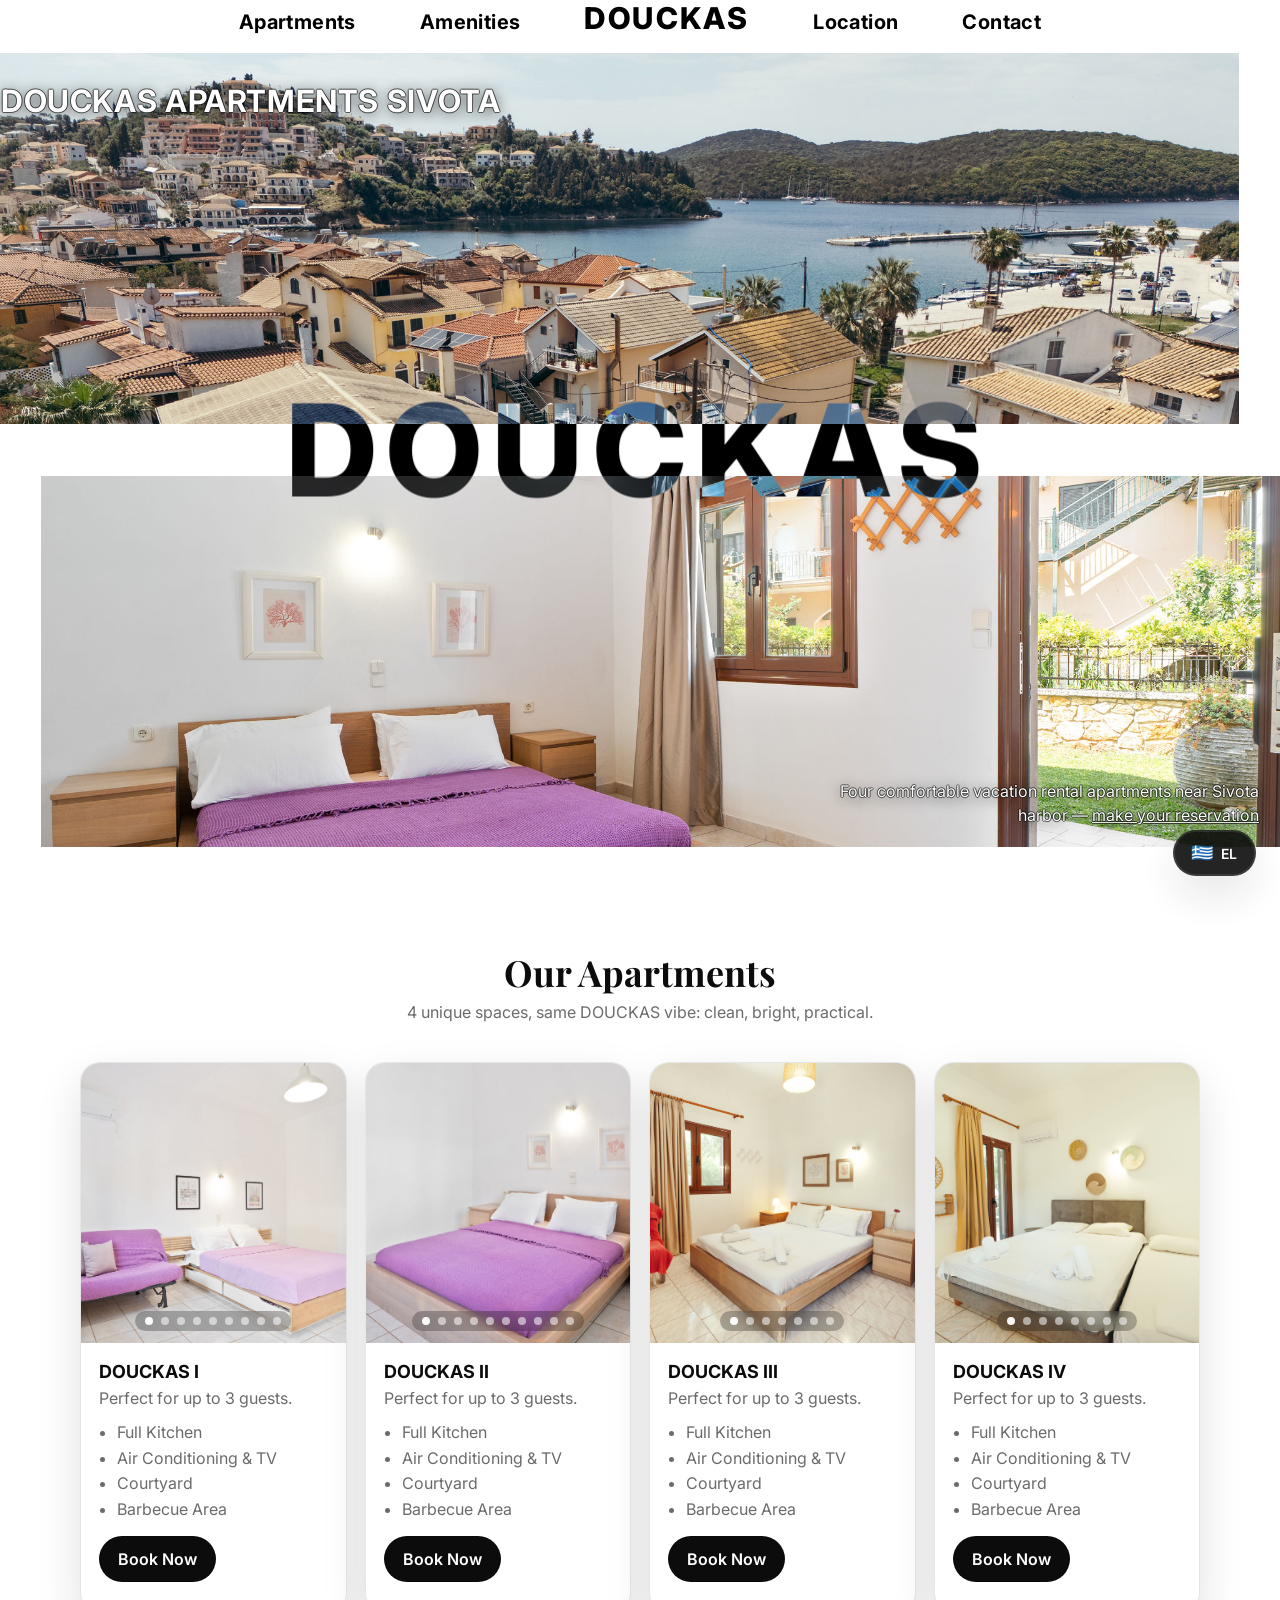
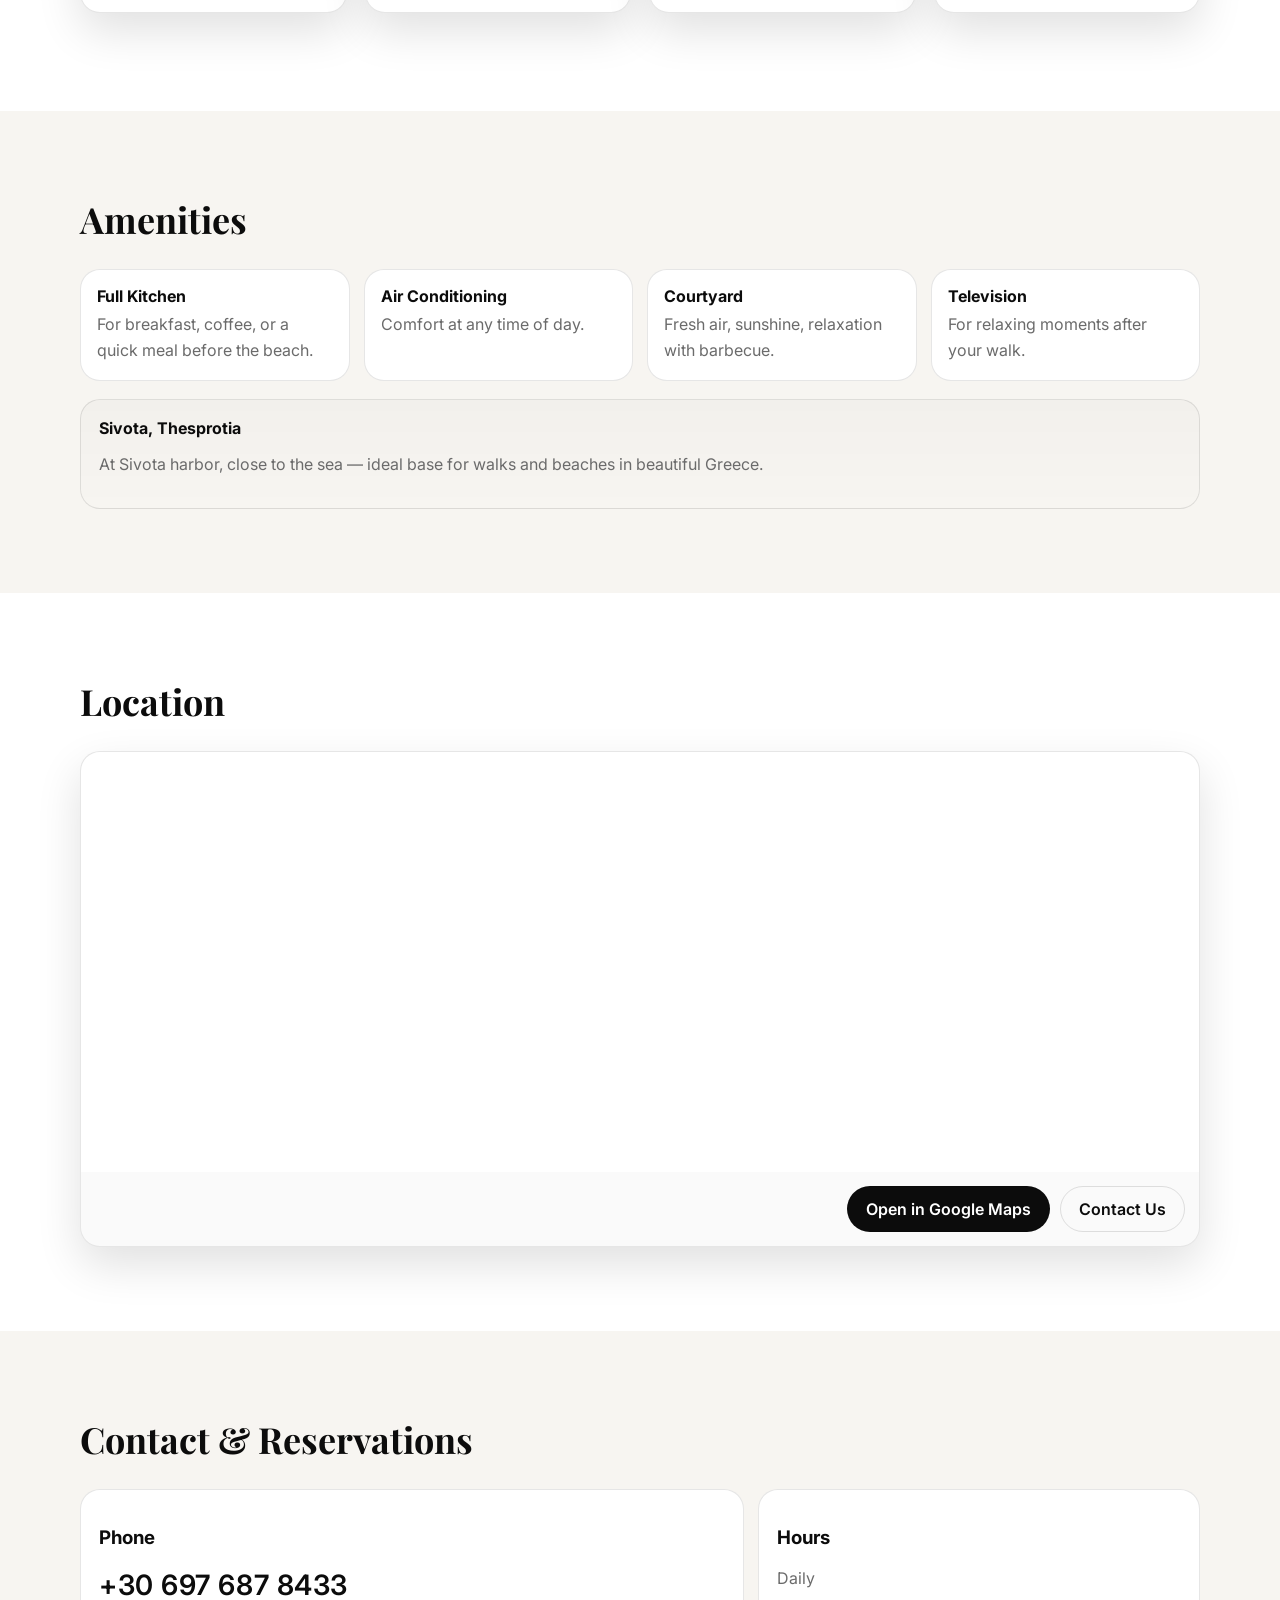
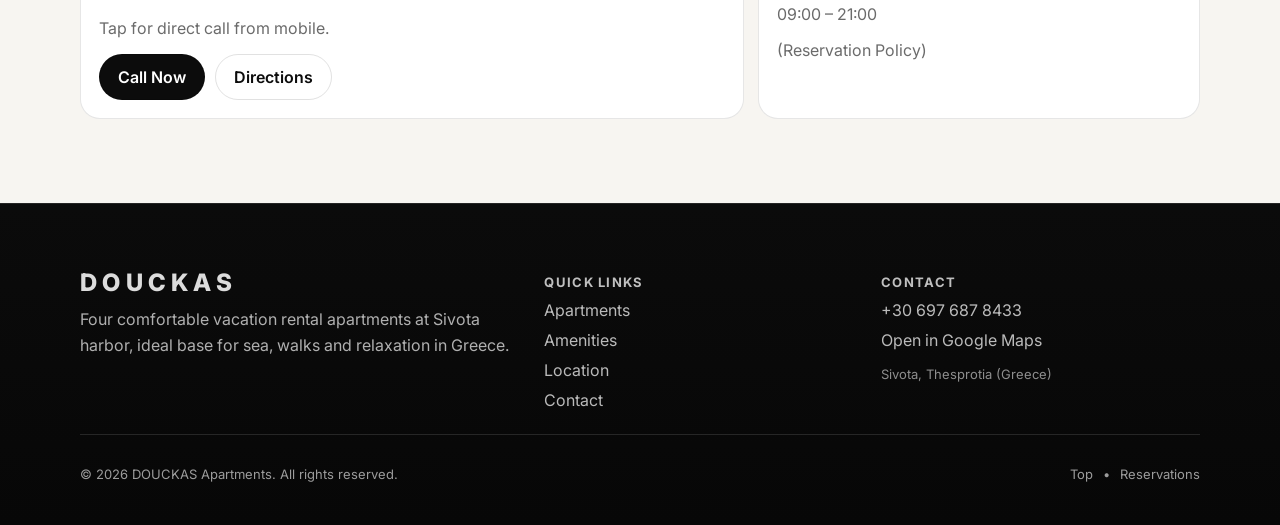
==== commit ec03e2ce: "public" ====
--- a/index-en.html
+++ b/index-en.html
@@ -178,7 +178,7 @@
     <!-- APARTMENTS -->
     <section class="section" id="apartments" data-nav-theme="dark">
       <div class="container">
-        <div class="section__head reveal">
+        <div class="section__head reveal" style="justify-content: center;">
           <h2>Our Apartments</h2>
         </div>
         <p class="reveal section-subtitle">4 unique spaces, same DOUCKAS vibe: clean, bright, practical.</p>
@@ -235,7 +235,7 @@
               <ul class="bullets">
                 <li>Full Kitchen</li>
                 <li>Air Conditioning & TV</li>
-                <li>Private Courtyard</li>
+                <li>Courtyard</li>
                 <li>Barbecue Area</li>
               </ul>
 
@@ -300,7 +300,7 @@
               <ul class="bullets">
                 <li>Full Kitchen</li>
                 <li>Air Conditioning & TV</li>
-                <li>Private Courtyard</li>
+                <li>Courtyard</li>
                 <li>Barbecue Area</li>
               </ul>
 
@@ -355,7 +355,7 @@
               <ul class="bullets">
                 <li>Full Kitchen</li>
                 <li>Air Conditioning & TV</li>
-                <li>Private Courtyard</li>
+                <li>Courtyard</li>
                 <li>Barbecue Area</li>
               </ul>
 
@@ -412,7 +412,7 @@
               <ul class="bullets">
                 <li>Full Kitchen</li>
                 <li>Air Conditioning & TV</li>
-                <li>Private Courtyard</li>
+                <li>Courtyard</li>
                 <li>Barbecue Area</li>
               </ul>
 
@@ -460,7 +460,7 @@
             <p class="muted">Comfort at any time of day.</p>
           </div>
           <div class="feature reveal">
-            <h3>Private Courtyard</h3>
+            <h3>Courtyard</h3>
             <p class="muted">Fresh air, sunshine, relaxation with barbecue.</p>
           </div>
           <div class="feature reveal">
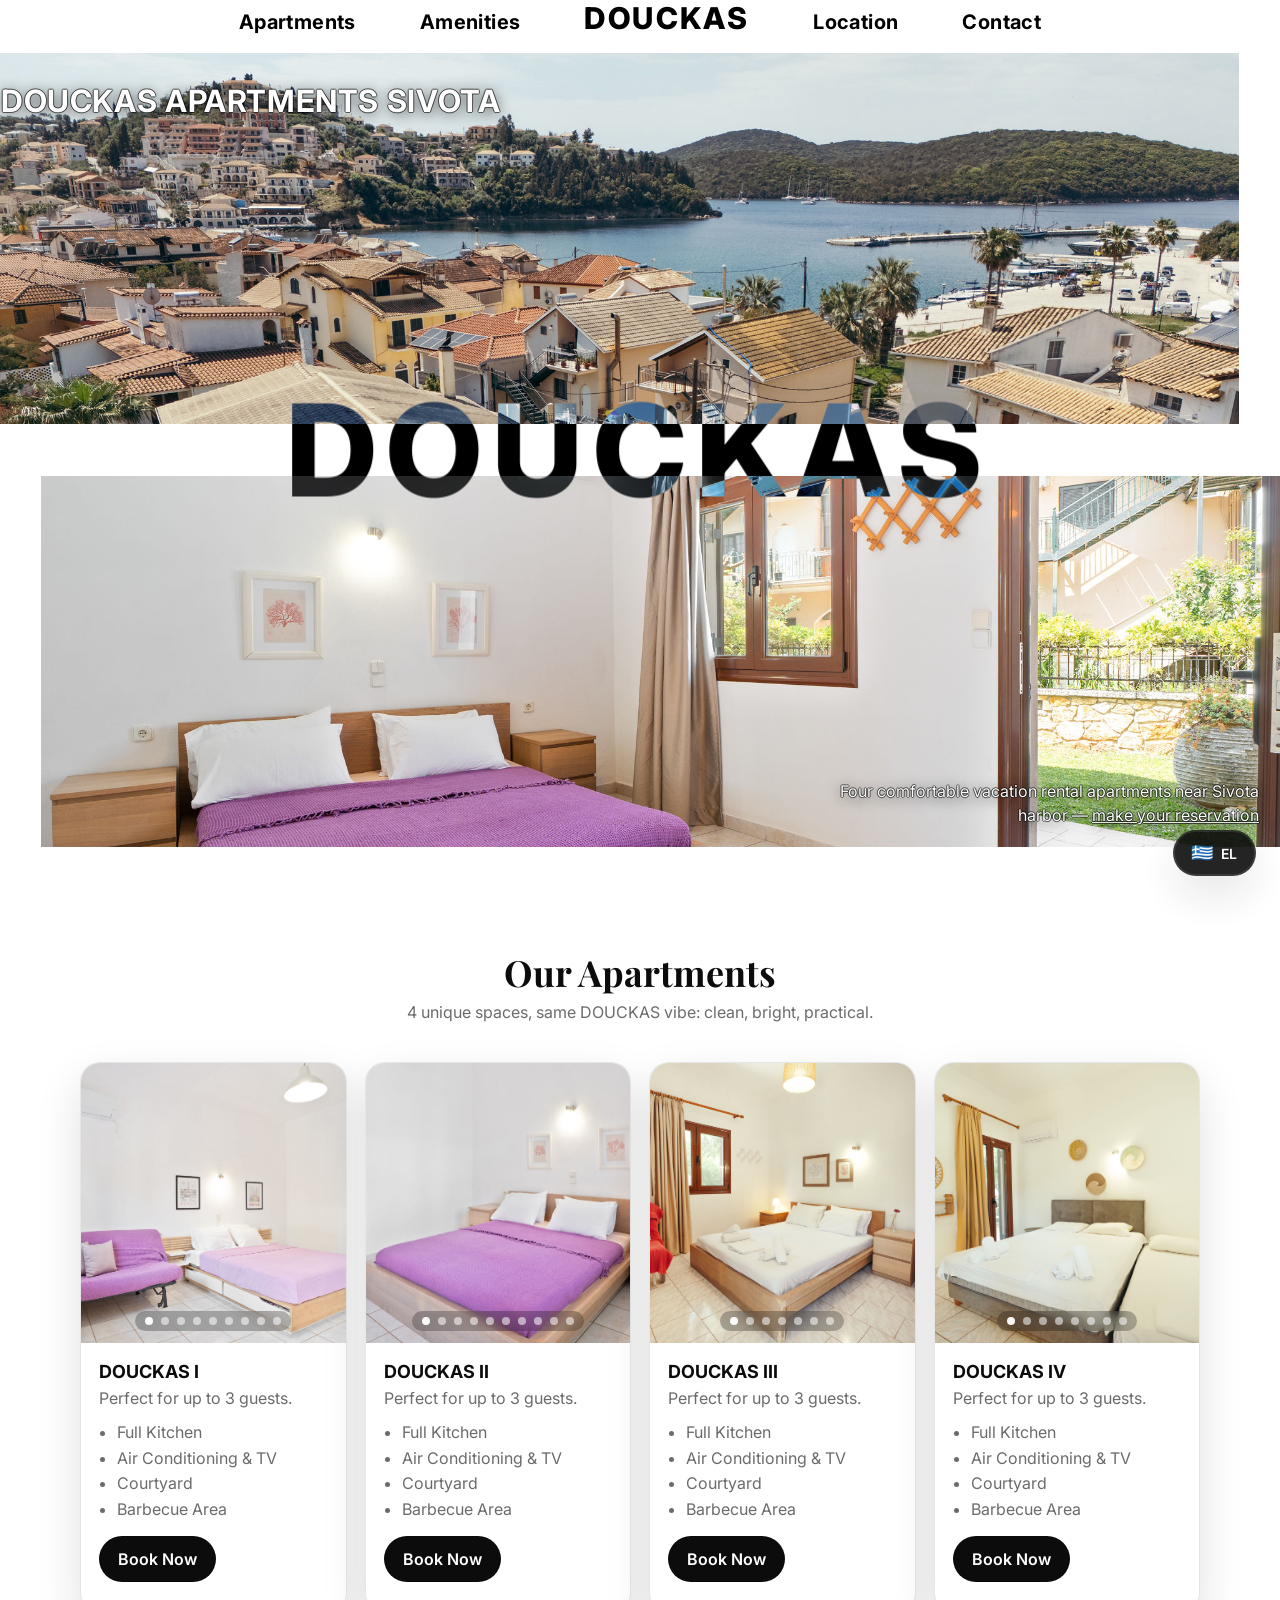
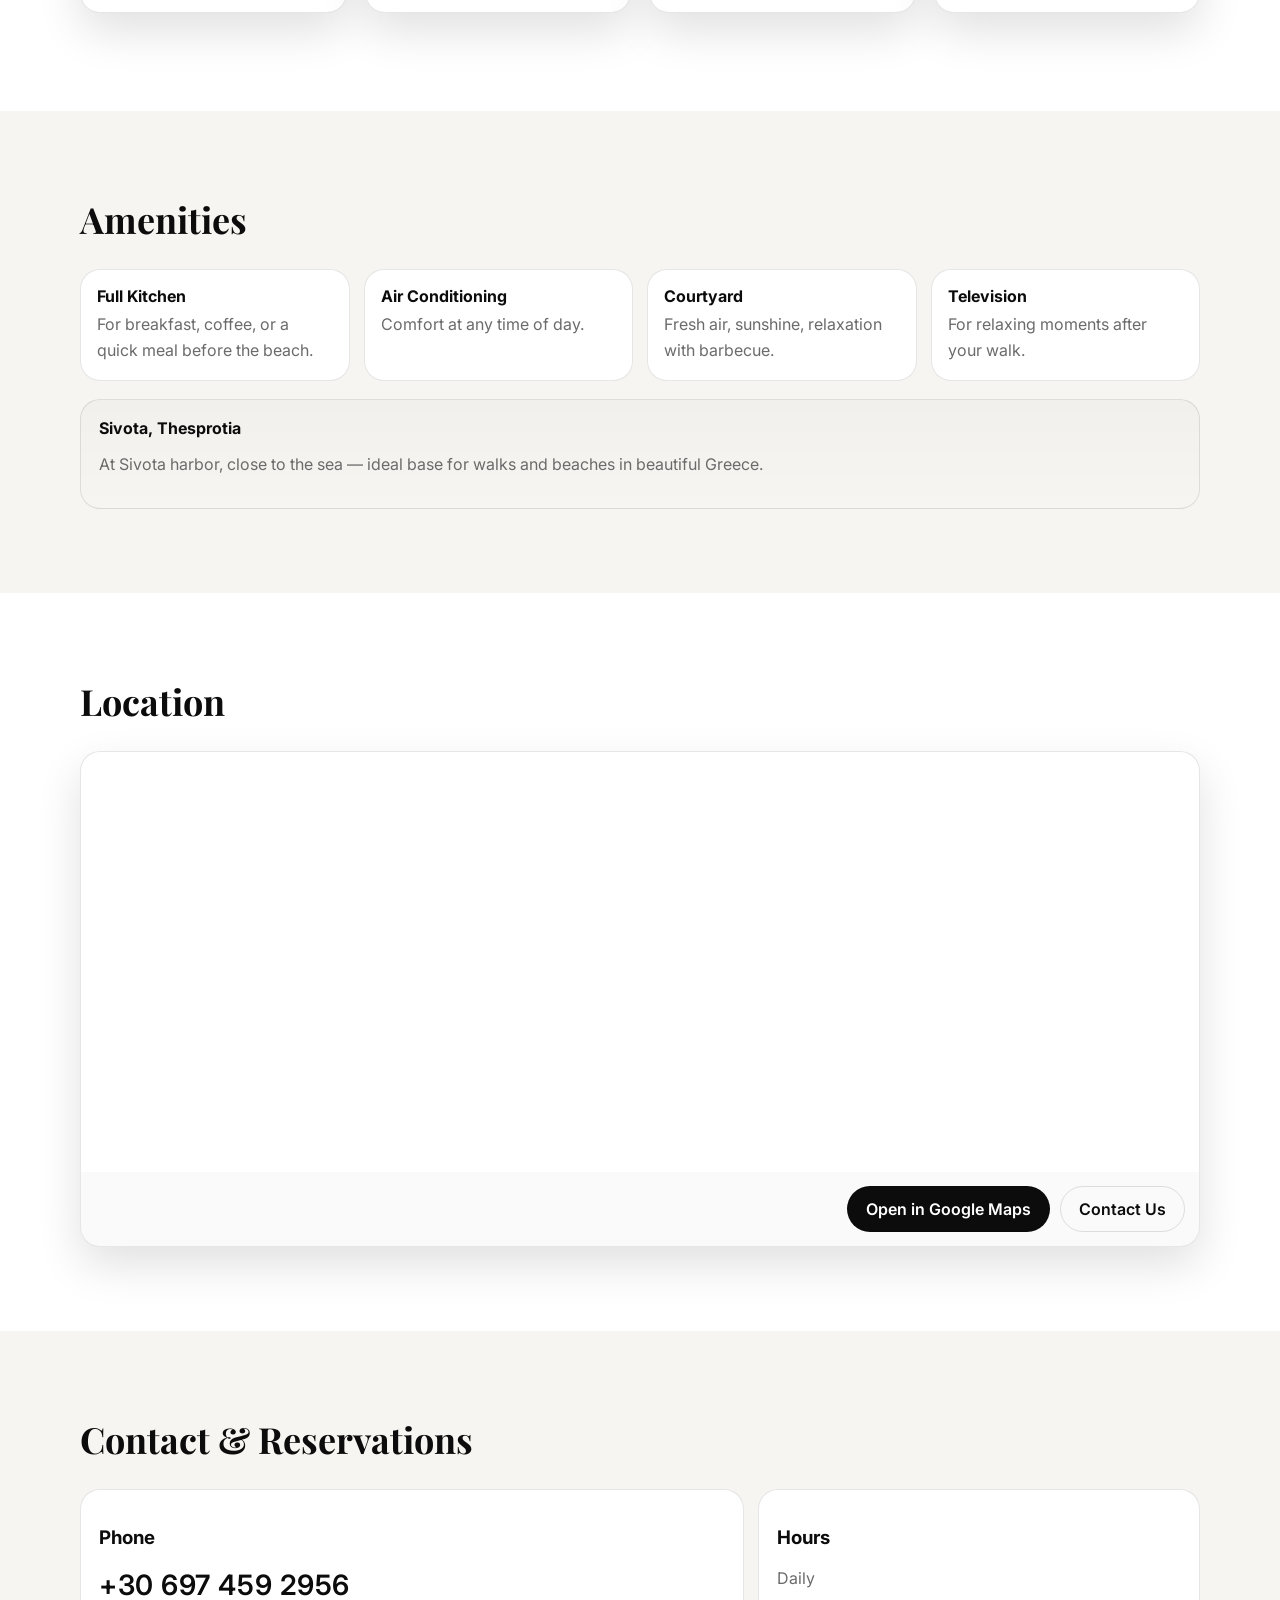
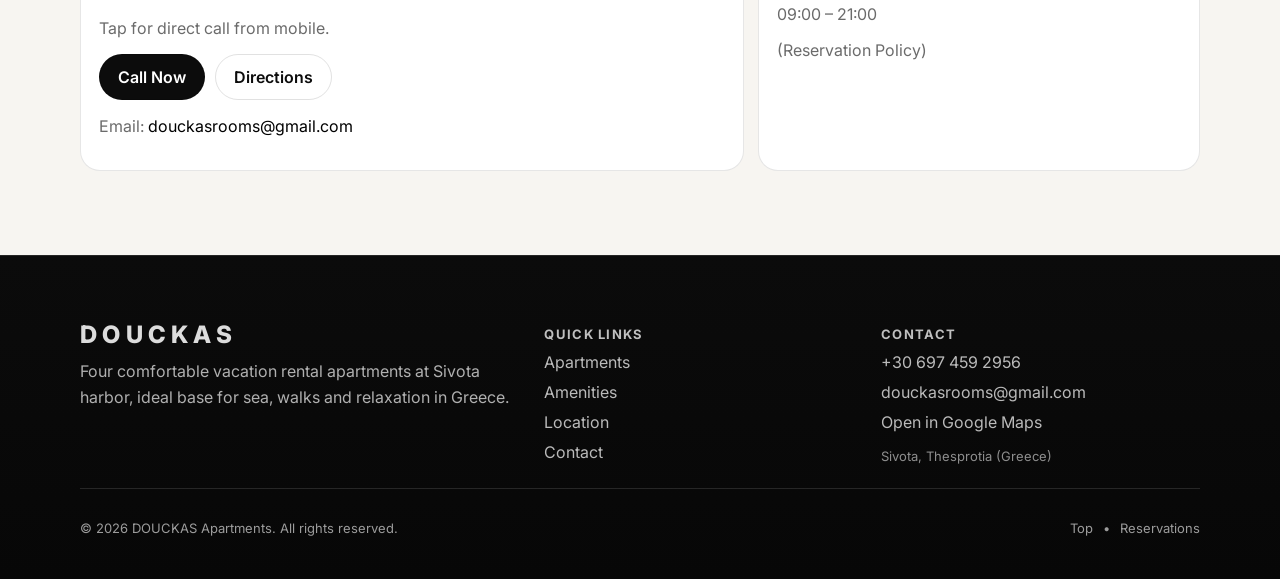
==== commit 3aca95e6: "done" ====
--- a/index-en.html
+++ b/index-en.html
@@ -67,8 +67,8 @@
     "name": "DOUCKAS Apartments",
     "alternateName": "Doukas Rooms Sivota",
     "url": "https://douckasrooms.com/en",
-    "telephone": "+30 697 687 8433",
-    "email": "info@douckasrooms.com",
+    "telephone": "+30 697 459 2956",
+    "email": "douckasrooms@gmail.com",
     "image": [
       "https://douckasrooms.com/assets/wp/07.jpg",
       "https://douckasrooms.com/assets/apt1/01.jpg",
@@ -425,7 +425,7 @@
 
         <div class="note reveal">
           <!-- <p class="muted">
-            *Reservations exclusively by phone: <a href="tel:+306976878433">+30 697 687 8433</a>
+            *Reservations exclusively by phone: <a href="tel:+306974592956">+30 697 459 2956</a>
           </p> -->
         </div>
       </div>
@@ -516,14 +516,16 @@
           <div class="contact__card">
             <h3>Phone</h3>
             <p class="contact__big">
-              <a href="tel:+306976878433">+30 697 687 8433</a>
+              <a href="tel:+306974592956">+30 697 459 2956</a>
             </p>
             <p class="muted">Tap for direct call from mobile.</p>
 
             <div class="contact__buttons">
-              <a class="btn btn--solid" href="tel:+306976878433">Call Now</a>
+              <a class="btn btn--solid" href="tel:+306974592956">Call Now</a>
               <a class="btn btn--ghost" href="https://share.google/UsBCZcUW98fvSd2H0" target="_blank" rel="noopener">Directions</a>
             </div>
+
+            <p class="muted" style="margin-top:16px;">Email: <a href="mailto:douckasrooms@gmail.com" style="color:#000;text-decoration:none;">douckasrooms@gmail.com</a></p>
           </div>
 
           <div class="contact__card contact__card--small">
@@ -559,7 +561,8 @@
           <div class="footer__col">
             <h4 class="footer__title">Contact</h4>
             <ul class="footer__list">
-              <li><a href="tel:+306976878433">+30 697 687 8433</a></li>
+              <li><a href="tel:+306974592956">+30 697 459 2956</a></li>
+              <li><a href="mailto:douckasrooms@gmail.com">douckasrooms@gmail.com</a></li>
               <li><a href="https://share.google/UsBCZcUW98fvSd2H0" target="_blank" rel="noopener">Open in Google Maps</a></li>
               <li class="footer__meta">Sivota, Thesprotia (Greece)</li>
             </ul>
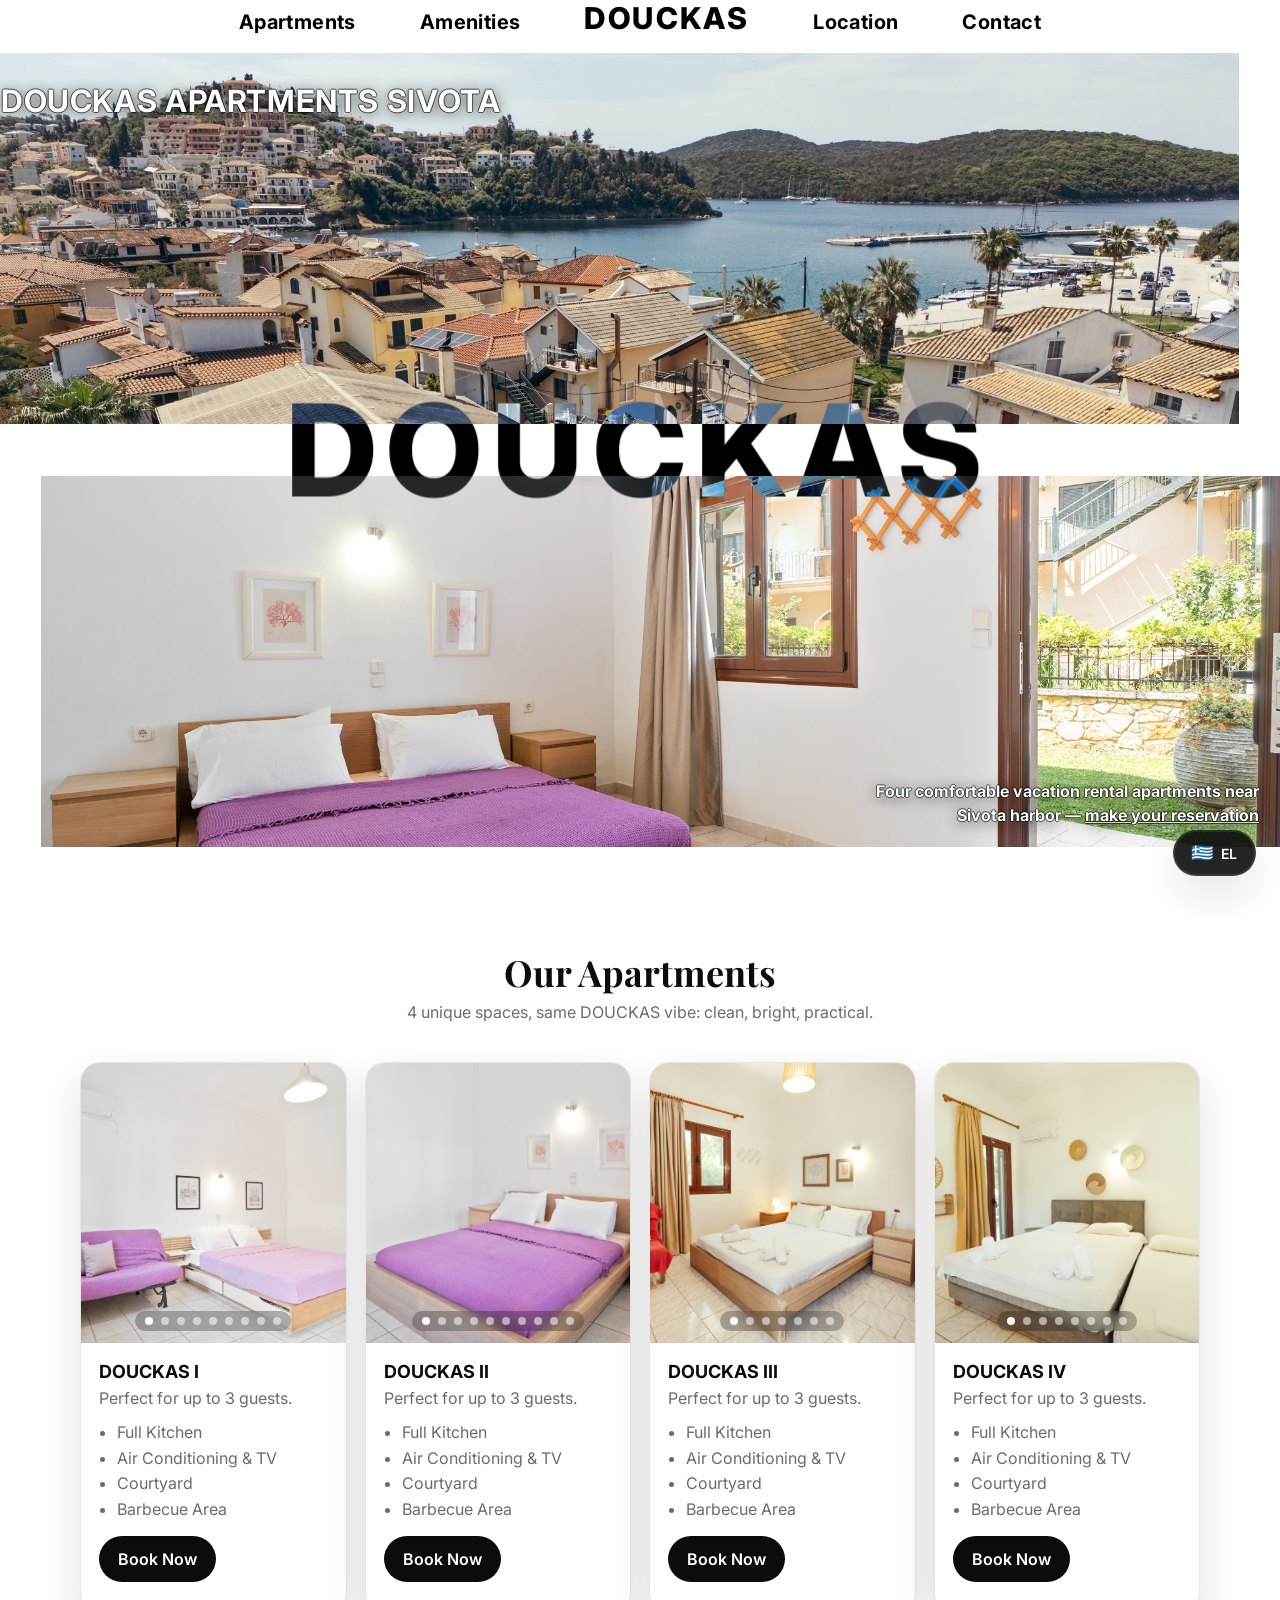
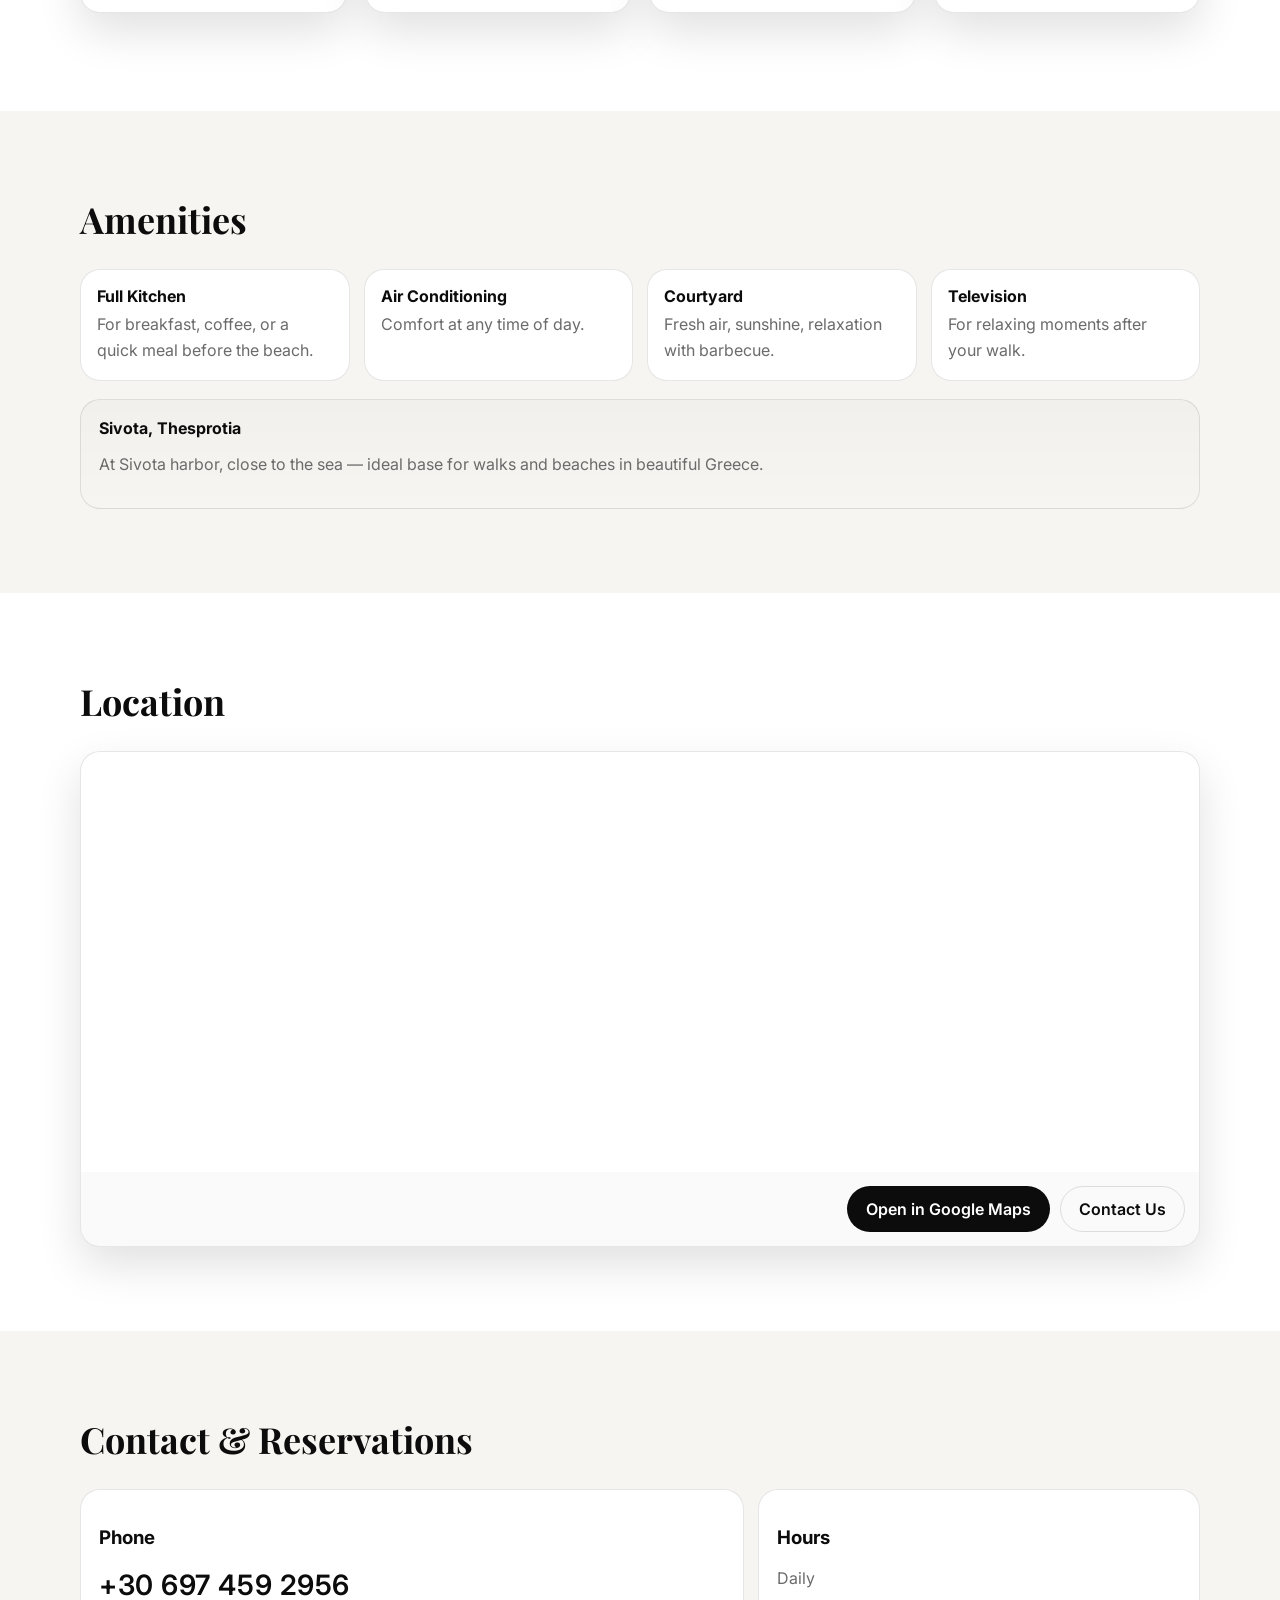
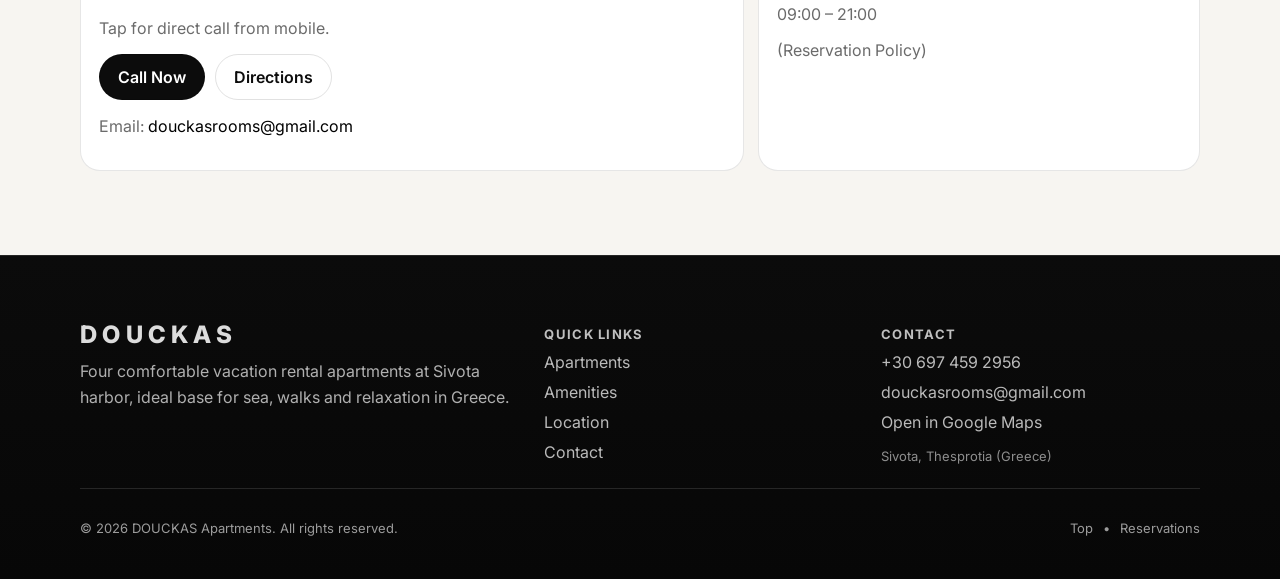
==== commit 0bc2fd69: "bold" ====
--- a/index-en.html
+++ b/index-en.html
@@ -162,7 +162,7 @@
           <img src="assets/wp/down.jpg" alt="DOUCKAS Apartments Sivota Greece — bedroom with air conditioning and modern amenities" loading="eager" />
 
           <figcaption class="hero__caption hero__caption--br">
-            <p>Four comfortable vacation rental apartments near Sivota harbor — <a href="#contact">make your reservation</a></p>
+            <p><strong>Four comfortable vacation rental apartments near Sivota harbor — <a href="#contact">make your reservation</a></strong></p>
           </figcaption>
 
         </figure>
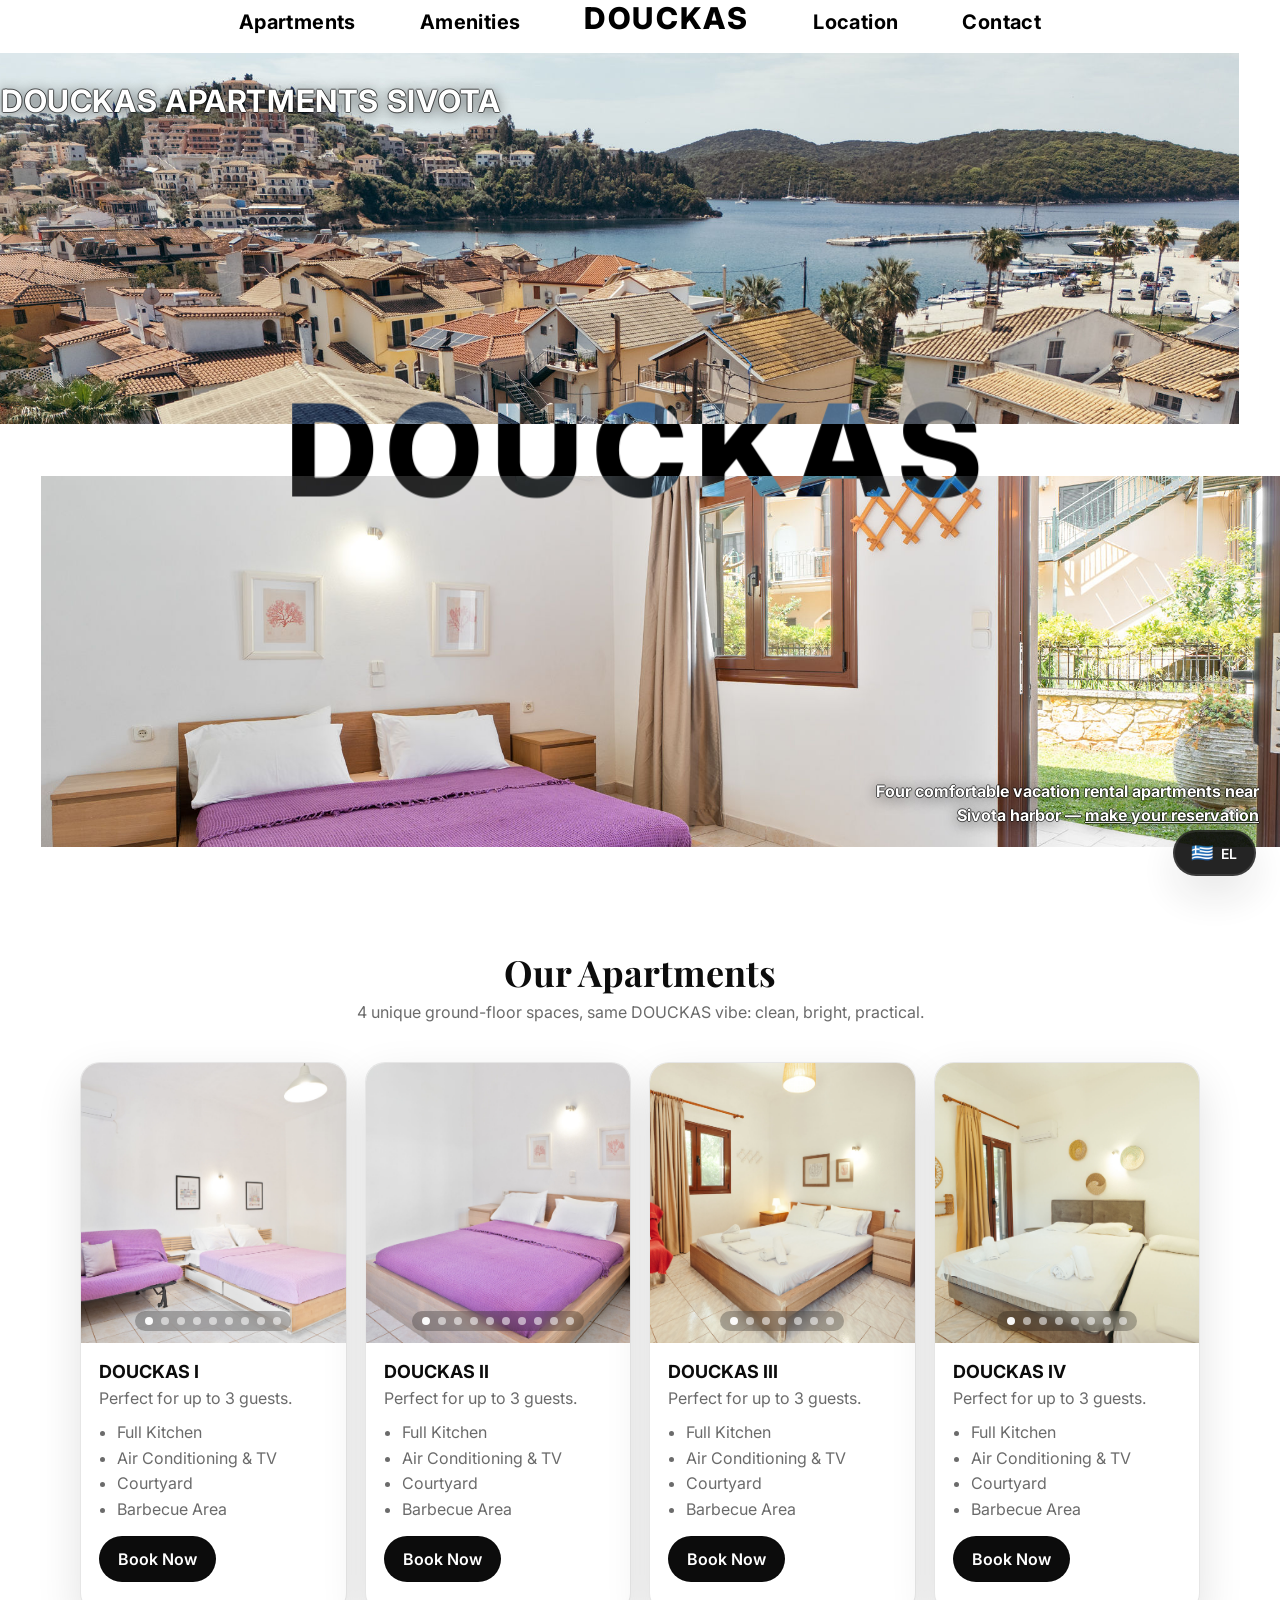
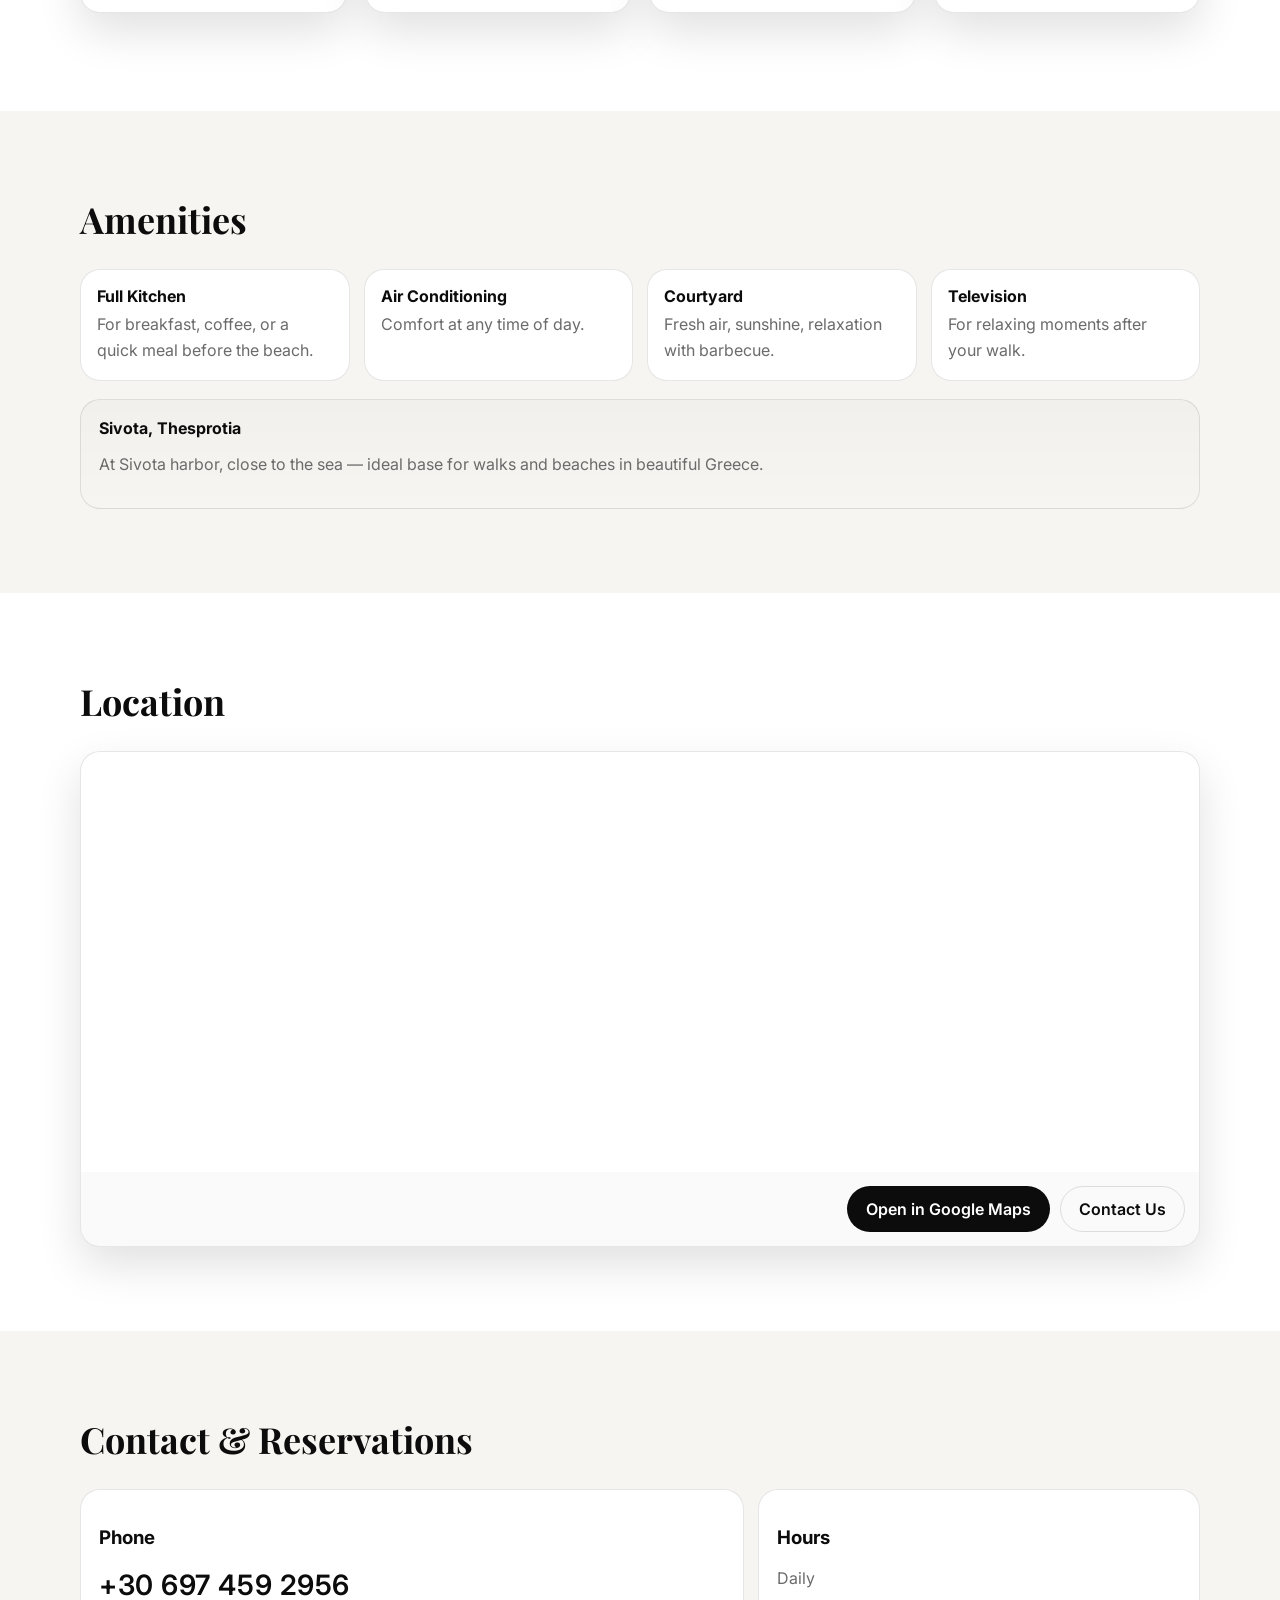
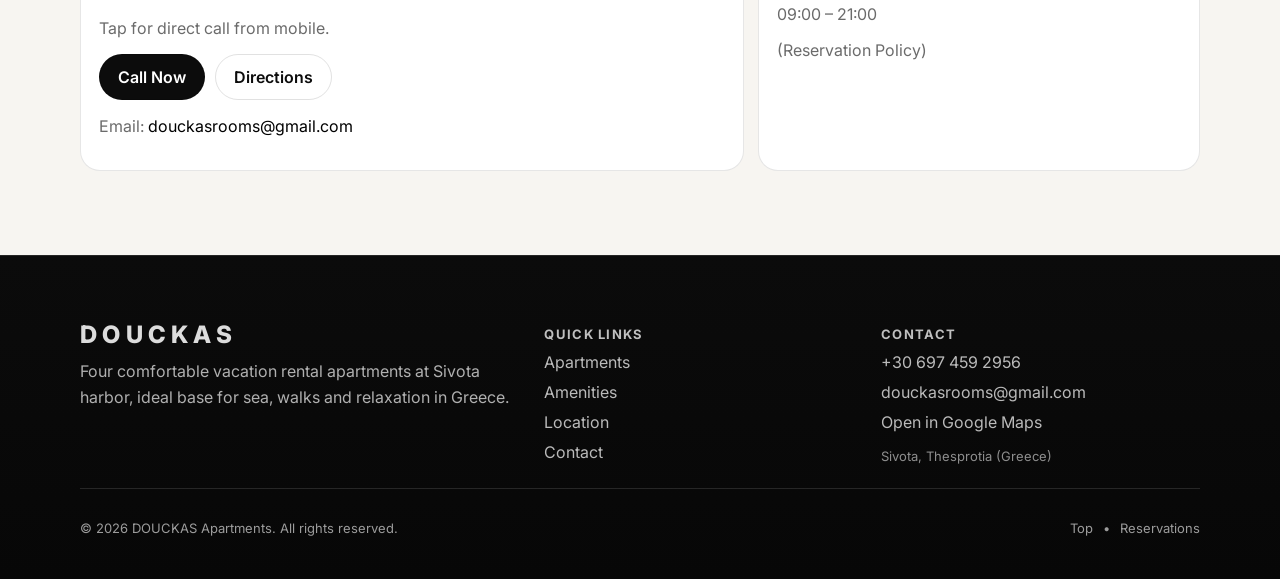
==== commit b279ccc2: "ground floor" ====
--- a/index-en.html
+++ b/index-en.html
@@ -181,7 +181,7 @@
         <div class="section__head reveal" style="justify-content: center;">
           <h2>Our Apartments</h2>
         </div>
-        <p class="reveal section-subtitle">4 unique spaces, same DOUCKAS vibe: clean, bright, practical.</p>
+        <p class="reveal section-subtitle">4 unique ground-floor spaces, same DOUCKAS vibe: clean, bright, practical.</p>
 
         <div class="cards">
           <!-- Apartment 1 -->
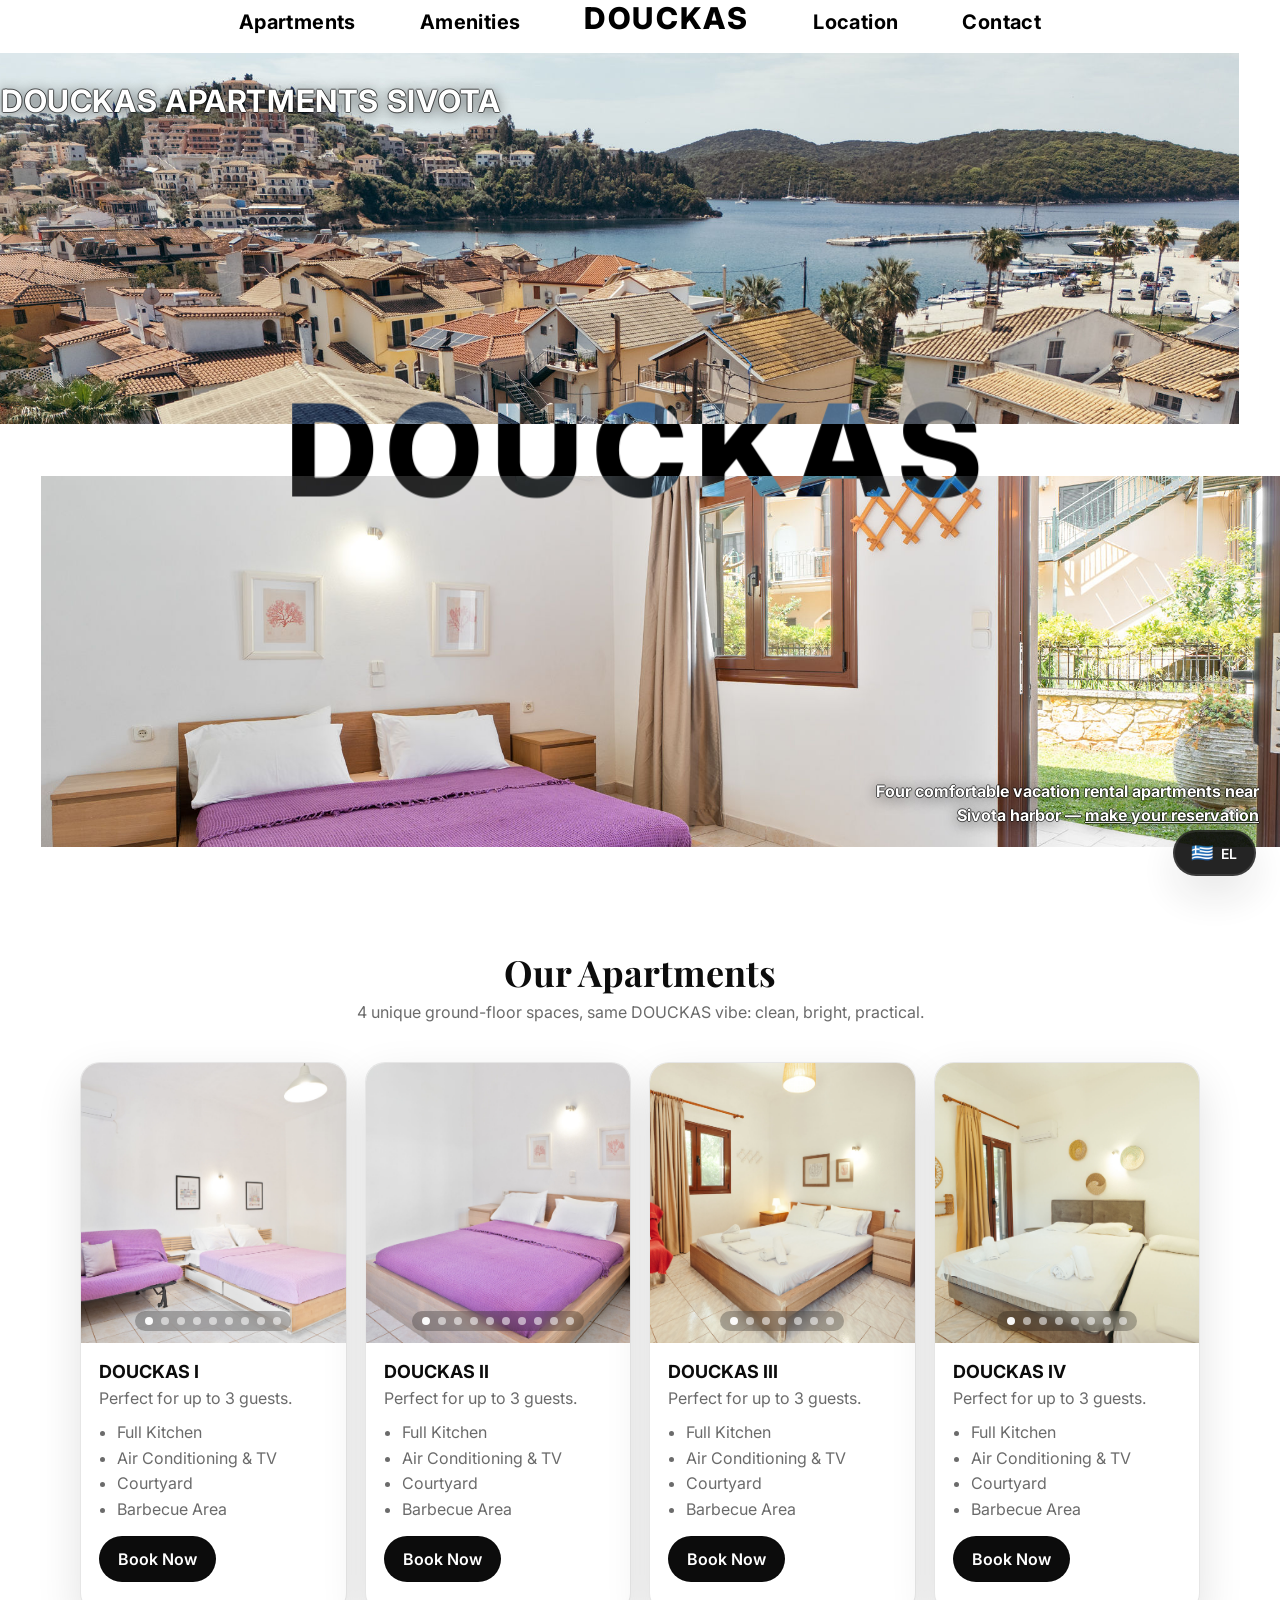
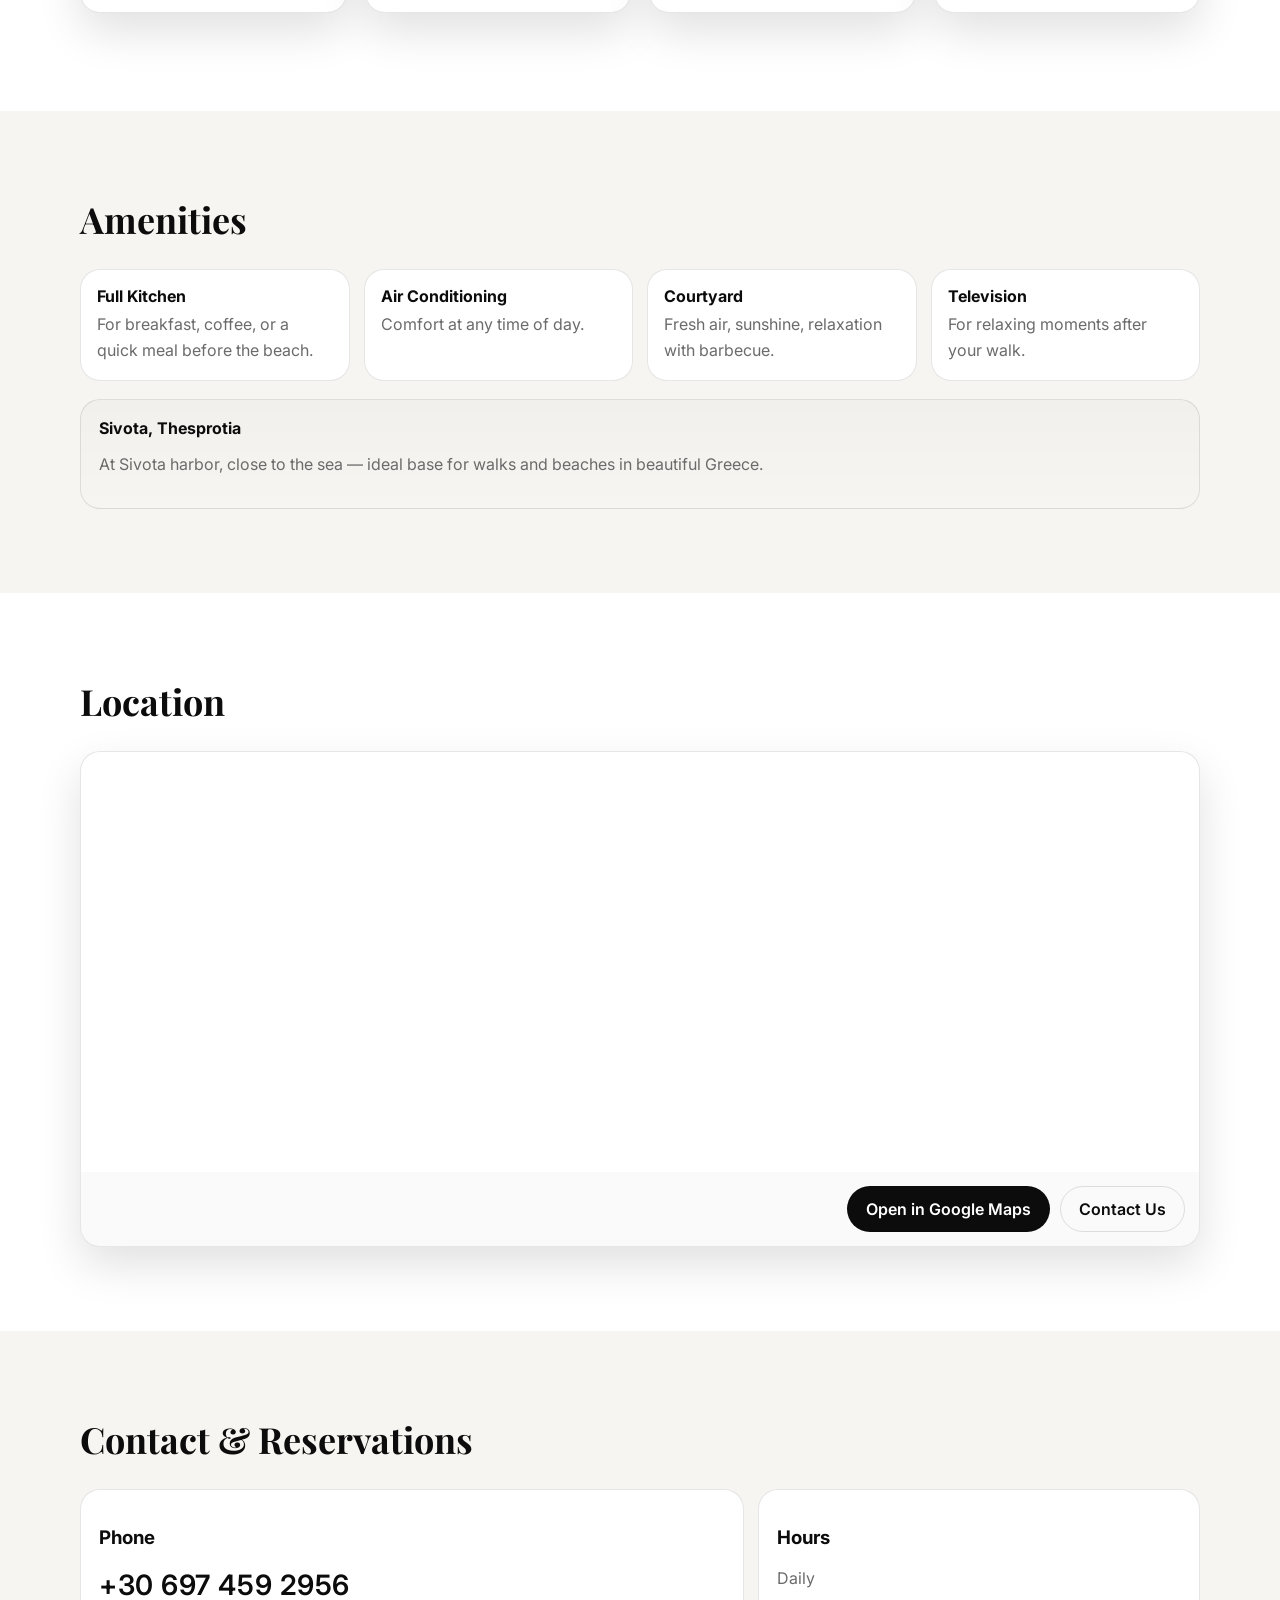
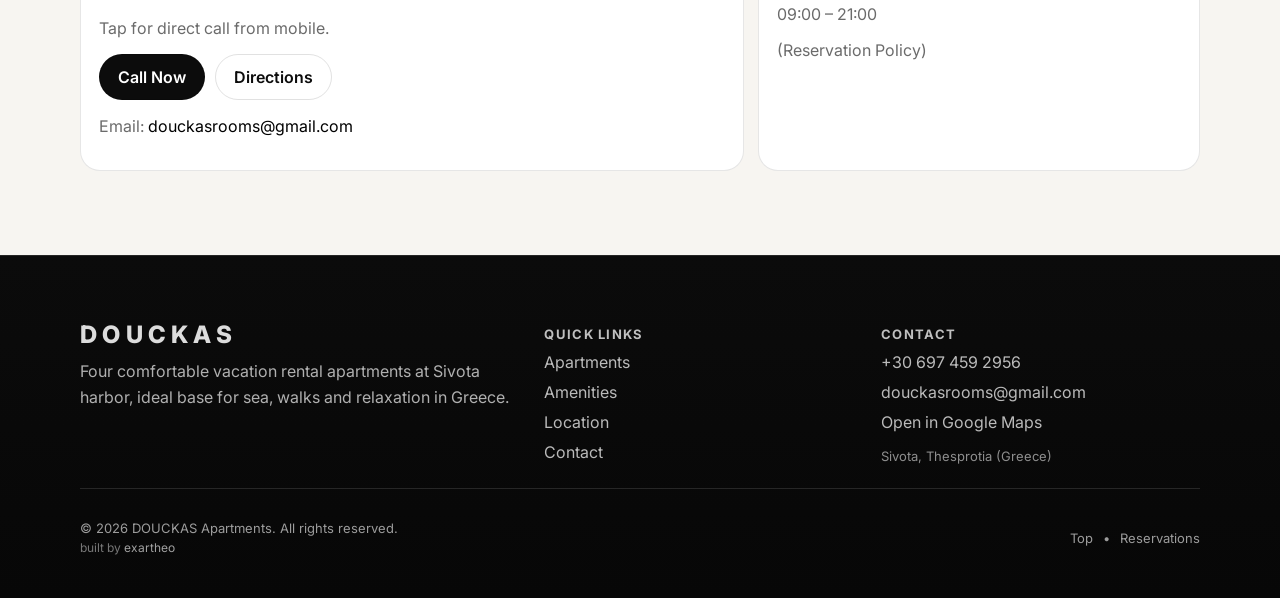
==== commit 270ae98f: "add footer signature" ====
--- a/index-en.html
+++ b/index-en.html
@@ -570,7 +570,10 @@
         </div>
 
         <div class="footer__bottom">
-          <p>© <span id="year"></span> DOUCKAS Apartments. All rights reserved.</p>
+          <p>
+            © <span id="year"></span> DOUCKAS Apartments. All rights reserved.
+            <span class="footer__credit">built by <a href="https://www.exartheo.com/" target="_blank" rel="noopener noreferrer">exartheo</a></span>
+          </p>
           <div class="footer__mini">
             <a href="#top">Top</a>
             <span aria-hidden="true">•</span>
--- a/styles.css
+++ b/styles.css
@@ -713,6 +713,20 @@
   display:flex;
   gap: 10px;
   align-items:center;
+}
+
+.footer__credit{
+  display:block;
+  margin-top: 4px;
+  font-size: 12px;
+  color: rgba(255,255,255,.45);
+}
+.footer__credit a{
+  color: rgba(255,255,255,.62);
+  transition: color var(--t);
+}
+.footer__credit a:hover{
+  color: rgba(255,255,255,.92);
 }
 
 @media (max-width: 768px){
